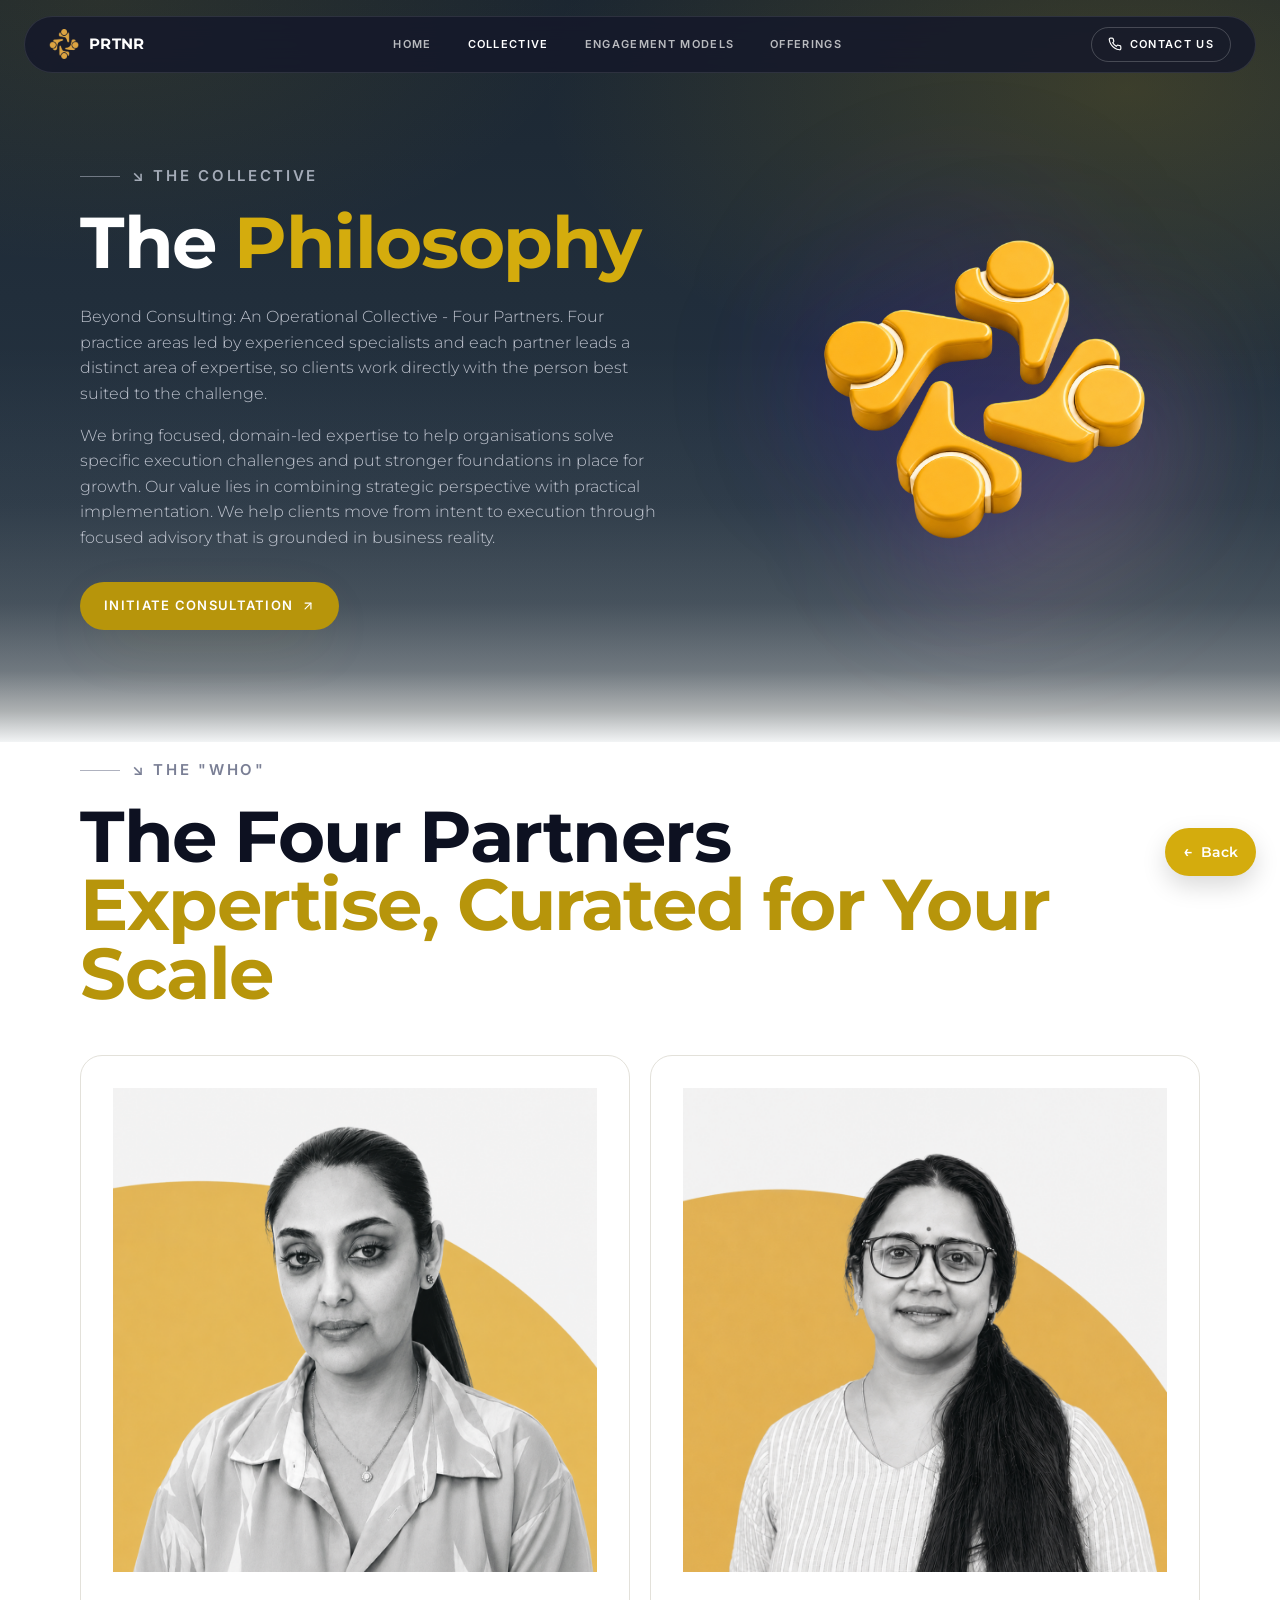
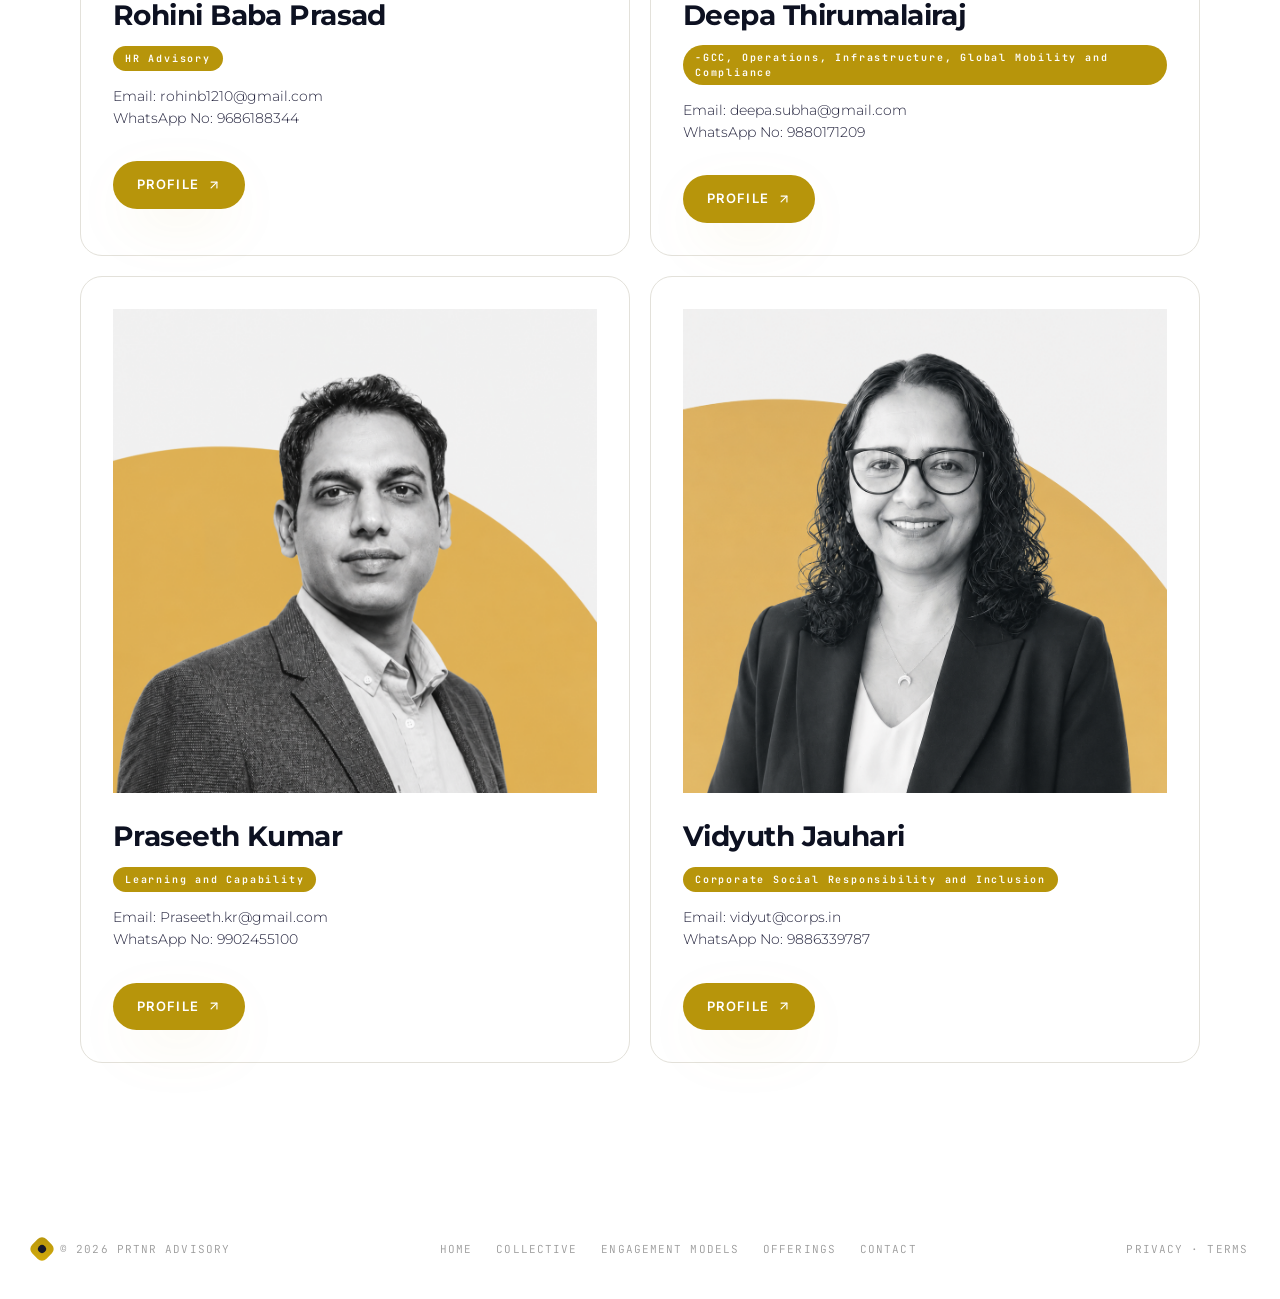
==== about.html @ bf1bfc45 "Add files via upload" ====
<!doctype html>
<html lang="en">
<head>
<meta charset="utf-8" />
<meta name="viewport" content="width=device-width,initial-scale=1" />
<title>PRTNR Advisory — Scale with Structure &amp; Operational Excellence</title>
<meta name="description" content="We help startups and mid-sized companies build offices, optimise operational costs, and implement governance systems for sustainable, compliant growth." />
<meta property="og:title" content="PRTNR Advisory — Scale with Structure &amp; Operational Excellence" />
<meta property="og:description" content="We help startups and mid-sized companies build offices, optimise operational costs, and implement governance systems for sustainable, compliant growth." />
<meta property="og:type" content="website" />
<link rel="preconnect" href="https://fonts.googleapis.com">
<link rel="preconnect" href="https://fonts.gstatic.com" crossorigin>
<link href="https://fonts.googleapis.com/css2?family=Inter:wght@400;500;600;700&family=Montserrat:wght@300;400;500;600;700&family=JetBrains+Mono:wght@400;500;600&display=swap" rel="stylesheet">
<link rel="stylesheet" href="styles.css" />
</head>
<body>
<div class="nav-wrap">
  <div class="nav">
    <a class="brand" href="index.html"><img src="assets/PRTNR Logo without BG.png" width="30"></img><span class="brand-name">PRTNR</span></a>
    <nav class="nav-links">
      <a class="nav-link" href="index.html">HOME</a>
      <a class="nav-link  active" href="about.html">COLLECTIVE</a>
      <a class="nav-link" href="engagement.html">ENGAGEMENT MODELS</a>
      <a class="nav-link" href="offerings.html">OFFERINGS</a></nav>
    <a class="nav-cta" href="contact.html">
      <svg width="14" height="14" viewBox="0 0 24 24" fill="none" stroke="currentColor" stroke-width="2" stroke-linecap="round" stroke-linejoin="round">
        <path d="M22 16.92v3a2 2 0 0 1-2.18 2 19.79 19.79 0 0 1-8.63-3.07 19.5 19.5 0 0 1-6-6 19.79 19.79 0 0 1-3.07-8.67A2 2 0 0 1 4.11 2h3a2 2 0 0 1 2 1.72c.13.96.37 1.9.72 2.81a2 2 0 0 1-.45 2.11L8.09 9.91a16 16 0 0 0 6 6l1.27-1.27a2 2 0 0 1 2.11-.45c.91.35 1.85.59 2.81.72A2 2 0 0 1 22 16.92z"/>
      </svg> CONTACT US</a>
    <button class="menu-btn" id="menuBtn" aria-label="menu"><svg width="20" height="20" viewBox="0 0 24 24" fill="none" stroke="currentColor" stroke-width="2" stroke-linecap="round" stroke-linejoin="round"><line x1="3" y1="12" x2="21" y2="12"/><line x1="3" y1="6" x2="21" y2="6"/><line x1="3" y1="18" x2="21" y2="18"/></svg></button>
  </div>
  <div class="mobile-menu" id="mobileMenu"><a href="index.html">HOME</a><a href="about.html">COLLECTIVE</a><a href="engagement.html">ENGAGEMENT MODELS</a><a href="offerings.html">OFFERINGS</a><a href="contact.html">CONTACT US</a></div>
</div>
<script>
(function(){
  var b=document.getElementById('menuBtn'),m=document.getElementById('mobileMenu');
  if(b)b.addEventListener('click',function(){m.classList.toggle('open');});
})();
</script>
<main>
<div id="about">
<section class="reveal page-hero">
  <div class="container">

    <!-- HERO SECTION -->
    <div class="about-grid">

      <!-- LEFT CONTENT -->
      <div class="about-content">

        <span class="eyebrow"> ↘ The COLLECTIVE</span>

        <h1 class="display mt-5 h2-lg text-ink">The <span class="text-electric">Philosophy</span></h1>

        <div class="text-ink-soft mt-7"
             style="font-size:16px;line-height:1.6;display:flex;flex-direction:column;gap:16px;">
          
          <p>
            Beyond Consulting: An Operational Collective - Four Partners. Four practice areas led by experienced specialists 
            and each partner leads a distinct area of expertise, so clients work directly with the person best suited to the challenge.
          </p>

          <p>
            We bring focused, domain-led expertise to help organisations solve specific execution challenges and put stronger foundations 
            in place for growth. Our value lies in combining strategic perspective with practical implementation. We help clients move from 
            intent to execution through focused advisory that is grounded in business reality.
          </p>

        </div>

        <a href="contact.html" class="btn btn-electric mt-8">
          Initiate Consultation
          <svg width="14" height="14" viewBox="0 0 24 24" fill="none"
               stroke="currentColor" stroke-width="2"
               stroke-linecap="round" stroke-linejoin="round">
            <line x1="7" y1="17" x2="17" y2="7"/>
            <polyline points="7 7 17 7 17 17"/>
          </svg>
        </a>

      </div>
      <div class="order-mob-1 lg-order-2">
        <div class="hero-art"><div class="hero-art-glow"></div><img src="assets/hero-object.png" alt="Floating 3D figures representing operational clarity" /></div>
      </div>
    </div>
  </div>
  </section>
  </div>


<section class="section partners-section">
  <div id="redirect" class="container">
    <span class="eyebrow"> ↘ The "Who"</span>
    <h2 class="display mt-5 h2-lg text-ink">The Four Partners<br/><span class="text-electric">Expertise, Curated for Your Scale</span></h2>
    <div class="grid-2 mt-12">
      <article class="card-numbered" >
           <div class="profile-image">
            <img src="assets/Rohini White.png" alt="Rohini">
          </div>
          <h3 class="display text-ink mb-3" style="font-size:22px">Rohini Baba Prasad</h3>
          <span class="tag-pill">HR Advisory</span>
          <p class="text-ink-soft" style="font-size:14px;line-height:1.6">Email: rohinb1210@gmail.com</p>
          <p class="text-ink-soft" style="font-size:14px;line-height:1.6">WhatsApp No: 9686188344</p>
          <a href="rohini/public/site/index.html" class="btn btn-electric mt-8">Profile<svg width="14" height="14" viewBox="0 0 24 24" fill="none" stroke="currentColor" stroke-width="2" stroke-linecap="round" stroke-linejoin="round"><line x1="7" y1="17" x2="17" y2="7"/><polyline points="7 7 17 7 17 17"/></svg></a>
      </article>
      <article class="card-numbered">
        <div class="profile-image">
          <img src="assets/Deepa White.png" alt="Deepa Thirumalairaj">
        </div>
        <h3 class="display text-ink mb-3" style="font-size:22px">Deepa Thirumalairaj</h3>
        <span class="tag-pill">-GCC, Operations, Infrastructure, Global Mobility and Compliance</span>        
        <p class="text-ink-soft" style="font-size:14px;line-height:1.6">Email: deepa.subha@gmail.com </p>
        <p class="text-ink-soft" style="font-size:14px;line-height:1.6">WhatsApp No: 9880171209</p>
        <a href="deepa/public/site/index.html" class="btn btn-electric mt-8">Profile<svg width="14" height="14" viewBox="0 0 24 24" fill="none" stroke="currentColor" stroke-width="2" stroke-linecap="round" stroke-linejoin="round"><line x1="7" y1="17" x2="17" y2="7"/><polyline points="7 7 17 7 17 17"/></svg></a>
      </article>
      <article class="card-numbered">
        <div class="profile-image">
            <img src="assets/Praseeth White.png" alt="Praseeth">
          </div>
          <h3 class="display text-ink mb-3" style="font-size:22px">Praseeth Kumar</h3>
          <span class="tag-pill">Learning and Capability</span>          
          <p class="text-ink-soft" style="font-size:14px;line-height:1.6">Email: Praseeth.kr@gmail.com </p>
          <p class="text-ink-soft" style="font-size:14px;line-height:1.6">WhatsApp No: 9902455100</p>
          <a href="praseeth/public/site/index.html" class="btn btn-electric mt-8">Profile<svg width="14" height="14" viewBox="0 0 24 24" fill="none" stroke="currentColor" stroke-width="2" stroke-linecap="round" stroke-linejoin="round"><line x1="7" y1="17" x2="17" y2="7"/><polyline points="7 7 17 7 17 17"/></svg></a>
        </article>
      <article class="card-numbered">
        <div class="profile-image">
          <img src="assets/Vidyuth - white.png" alt="Vidyuth">
        </div>
        <h3 class="display text-ink mb-3" style="font-size:22px">Vidyuth Jauhari</h3>
        <span class="tag-pill">Corporate Social Responsibility and Inclusion</span>        
        <p class="text-ink-soft" style="font-size:14px;line-height:1.6">Email: vidyut@corps.in </p>
        <p class="text-ink-soft" style="font-size:14px;line-height:1.6">WhatsApp No: 9886339787</p>
        <a href="vidyut/public/site/index.html" class="btn btn-electric mt-8">Profile<svg width="14" height="14" viewBox="0 0 24 24" fill="none" stroke="currentColor" stroke-width="2" stroke-linecap="round" stroke-linejoin="round"><line x1="7" y1="17" x2="17" y2="7"/><polyline points="7 7 17 7 17 17"/></svg></a>
      </article>
    </div>
  </div>
</section>
</main>

<footer class="footer">
  
  <div class="footer-bottom container">
    <div class="flex items-center gap-2"><span class="brand-mark" style="width:20px;height:20px"></span><span>© 2026 PRTNR ADVISORY</span></div>
    <div class="links"><a href="index.html">HOME</a><a href="about.html">COLLECTIVE</a><a href="engagement.html">ENGAGEMENT MODELS</a><a href="offerings.html">OFFERINGS</a><a href="contact.html">CONTACT</a></div>
    <span>PRIVACY · TERMS</span>
  </div>
</footer>

<script>
(function(){
  var els=document.querySelectorAll('.reveal');
  if(!('IntersectionObserver' in window)){els.forEach(function(e){e.classList.add('is-visible')});return;}
  var io=new IntersectionObserver(function(entries){
    entries.forEach(function(en){
      if(en.isIntersecting){en.target.classList.add('is-visible');io.unobserve(en.target);}
    });
  },{threshold:0.12,rootMargin:'0px 0px -40px 0px'});
  els.forEach(function(e){io.observe(e)});
  // Smooth scroll offset for fixed nav when landing with hash
  if(location.hash){
    setTimeout(function(){
      var t=document.querySelector(location.hash);
      if(t)t.scrollIntoView({behavior:'smooth',block:'start'});
    },60);
  }
})();
</script>
<a href="index.html" class="back-home-btn" aria-label="Back Home">
  <span>←</span>
  <span>Back</span>
</a>
</body>
</html>
---- styles.css ----
/* PTNR Advisory — static site */
:root{
  --background:#FFFFFF;
  --cream:#F4F6F7;

  --panel:#1B2631;
  --panel-2:#2C3A47;

  --ink:#0d1121;
  --ink-soft:#22223c;

  --border:#D6DBDF;

  --electric:#B7950B;
  --electric-glow:#D4AC0D;

  --shadow-card:0 30px 80px -30px rgba(27,38,49,.25);
  --shadow-glow:0 20px 60px -20px rgba(183,149,11,.35);
}
*{box-sizing:border-box;margin:0;padding:0}
html{scroll-behavior:smooth;background:var(--background)}
body{
  font-family:"Montserrat",ui-sans-serif,system-ui,-apple-system,"Segoe UI",sans-serif;
  font-weight:300;
  color:var(--cream);
  background:var(--background);
  -webkit-font-smoothing:antialiased;
  line-height:1.5;
}
img{max-width:100%;display:block}
a{color:inherit;text-decoration:none}
button,input,select,textarea{font:inherit;color:inherit}
ul{list-style:none}

h1,h2,h3,h4,.display{font-weight:700;letter-spacing:-.02em;line-height:1.05}
h5,h6,.subheading{font-weight:400;letter-spacing:-.01em}

.text-electric{color:var(--electric)}
.text-change{color: rgb(55, 54, 54);}
.text-ink{color:var(--ink)}
.text-ink-soft{color:var(--ink-soft)}
.text-white{color:#fff}
.muted{color:var(--ink-soft)}

.container{max-width:1320px;margin:0 auto;padding:0 24px}
.section{padding:64px 32px}
@media(min-width:768px){.section{padding:96px 56px}}
.partners-section{
  padding-top:12px;
}

/* ==== NAV ==== */
.nav-wrap{position:fixed;top:16px;left:0;right:0;z-index:50;padding:0 16px}
@media(min-width:768px){.nav-wrap{padding:0 24px}}
.nav{
  max-width:1320px;margin:0 auto;
  display:flex;align-items:center;justify-content:space-between;
  border-radius:999px;
  padding:10px 16px;
  background:rgba(21,24,42,.85);
  backdrop-filter:blur(14px);
  border:1px solid rgba(255,255,255,.1);
}
@media(min-width:768px){.nav{padding:10px 24px}}
.brand{display:flex;align-items:center;gap:10px;color:#fff}
.brand-mark{position:relative;width:32px;height:32px}
.brand-mark::before,.brand-mark::after{content:"";position:absolute;border-radius:6px;transform:rotate(45deg)}
.brand-mark::before{inset:0;background:linear-gradient(135deg,var(--electric),var(--electric-glow))}
.brand-mark::after{inset:6px;background:#15182a}
.brand-name{font-weight:700;font-size:15px;letter-spacing:.02em;text-transform:uppercase}
.nav-links{display:none;gap:4px}
@media(min-width:1024px){.nav-links{display:flex}}
.nav-link{
  padding:8px 16px;border-radius:999px;
  font-family:"Inter",ui-sans-serif,sans-serif;
  font-weight:600;font-size:11px;text-transform:uppercase;letter-spacing:.12em;
  color:rgba(255,255,255,.7);transition:color .2s;
}
.nav-link:hover,.nav-link.active{color:#fff}
.nav-cta{
  display:none;align-items:center;gap:8px;
  padding:8px 16px;border-radius:999px;
  border:1px solid rgba(255,255,255,.2);color:#fff;
  font-family:"Inter",sans-serif;font-weight:600;font-size:11px;
  text-transform:uppercase;letter-spacing:.12em;
  transition:all .2s;
}
@media(min-width:640px){.nav-cta{display:inline-flex}}
.nav-cta:hover{border-color:var(--electric-glow);color:var(--electric-glow)}
.menu-btn{display:inline-flex;background:transparent;border:0;color:#fff;padding:8px;cursor:pointer}
@media(min-width:1024px){.menu-btn{display:none}}
.mobile-menu{display:none;max-width:1320px;margin:8px auto 0;border-radius:24px;background:#15182a;border:1px solid rgba(255,255,255,.1);padding:12px;flex-direction:column;gap:4px}
.mobile-menu.open{display:flex}
.mobile-menu a{padding:12px 16px;border-radius:14px;color:rgba(255,255,255,.85);font-family:"Inter",sans-serif;font-size:12px;font-weight:600;text-transform:uppercase;letter-spacing:.12em}
.mobile-menu a:hover{background:rgba(255,255,255,.05)}

/* ==== PAGE HERO (dark gradient) ==== */
.page-hero{
  position: relative;
  color: #fff;
  overflow: hidden;
  isolation: isolate;

  /* Increased height */
  padding: 160px 56px 240px;

  background:
    radial-gradient(
      900px 480px at 88% 12%,
      rgba(183,149,11,.20),
      transparent 65%
    ),
    radial-gradient(
      700px 380px at 8% 0%,
      rgba(183,149,11,.10),
      transparent 70%
    ),
    linear-gradient(
      180deg,
      #1B2631 0%,
      #243240 60%,
      #2C3A47 100%
    );
}

@media (max-width:768px){
  .page-hero{
    padding: 80px 56px 80px;
  }
}
@media(min-width:768px){.page-hero{padding:160px 56px 112px}}
.page-hero::after{
  content:"";
  position:absolute;
  left:0;
  right:0;
  bottom:-1px;
  height:400px;
  pointer-events:none;
  z-index:0;

  background:linear-gradient(
    180deg,
    transparent 0%,
    rgba(243,241,236,.05) 40%,
    rgba(243,241,236,.15) 65%,
    rgba(243,241,236,.35) 82%,
    rgba(243,241,236,.65) 92%,
    var(--cream) 100%
  );
}
.page-hero>*{position:relative;z-index:1}
.page-hero .text-ink{color:#fff !important}
.page-hero .text-ink-soft{color:rgba(232,235,245,.78) !important}
.page-hero .text-electric{
  color:#D4AC0D !important;
}
.page-hero .eyebrow{color:rgba(220,225,240,.7)}

/* ==== CREAM SECTION ==== */
.cream{background:var(--cream);color:var(--ink)}
.cream .text-electric{color:var(--electric)}

/* ==== EYEBROW ==== */
.eyebrow{
  font-family:"Inter",sans-serif;
  font-size:15px;
  letter-spacing:.18em;
  text-transform:uppercase;
  font-weight:600;
  color:#7a7f95;
  display:inline-flex;
  align-items:center;
  gap:12px;
}
.eyebrow::before{
  content:"";
  width:40px;
  height:1px;
  background:currentColor;
  opacity:.6;
}

/* ==== BUTTONS ==== */
.btn{
  display:inline-flex;align-items:center;gap:8px;
  padding:14px 24px;border-radius:999px;border:0;cursor:pointer;
  font-family:"Inter",sans-serif;font-weight:600;font-size:13px;
  text-transform:uppercase;letter-spacing:.1em;
  transition:transform .25s,background .25s,border-color .25s,color .25s;
}
.btn-electric{background:var(--electric);color:#fff;box-shadow:var(--shadow-glow)}
.btn-electric:hover{transform:translateY(-2px);background:#260fc0}
.btn-outline-ink{background:transparent;color:var(--ink);border:1px solid rgba(26,29,46,.18)}
.btn-outline-ink:hover{border-color:var(--electric);color:var(--electric)}
.btn-ghost-light{background:rgba(255,255,255,.06);color:#fff;border:1px solid rgba(255,255,255,.16);backdrop-filter:blur(8px)}
.btn-ghost-light:hover{background:rgba(255,255,255,.12)}
.btn-sm{padding:10px 16px;font-size:11px}

/* ==== INPUT PILL ==== */
.input-pill{
  background:#fff;border:1px solid #e3e1da;border-radius:999px;
  padding:8px 8px 8px 20px;display:flex;align-items:center;gap:12px;max-width:440px;
}
.input-pill svg{flex-shrink:0;color:#7a7f95}
.input-pill input{flex:1;background:transparent;border:0;outline:none;font-size:14px;color:var(--ink);min-width:0}
.input-pill input::placeholder{color:#7a7f95}
.input-pill.dark{background:rgba(255,255,255,.08);border-color:rgba(255,255,255,.15)}
.input-pill.dark input{color:#fff}
.input-pill.dark input::placeholder{color:rgba(255,255,255,.5)}

/* ==== DARK PANEL ==== */
.panel-dark{
  background:var(--panel);color:#fafafa;
  border-radius:28px;border:1px solid rgba(255,255,255,.06);
}
.row-electric{background:var(--electric);color:#fff;border-radius:22px;padding:18px 24px}

/* ==== CARDS ==== */
.card-numbered{
  background:#fff;border:1px solid #e3e1da;border-radius:22px;padding:28px;
  transition:transform .3s,border-color .3s,box-shadow .3s;
}
.card-numbered:hover{transform:translateY(-4px);border-color:var(--electric);box-shadow:0 20px 50px -20px rgba(47,26,216,.25)}

.mono{font-family:"JetBrains Mono",ui-monospace,Menlo,monospace}
.mono-tag{font-family:"JetBrains Mono",monospace;font-size:11px;letter-spacing:.18em;text-transform:uppercase}

/* ==== HOME HERO ==== */
.hero-grid{display:grid;gap:32px;align-items:center}
@media(min-width:1024px){.hero-grid{grid-template-columns:7fr 5fr;gap:16px}}
.hero-h1{font-size:clamp(2.25rem,5.5vw,4.25rem);line-height:1.02;letter-spacing:-.02em;color:#fff}
.hero-sub{margin-top:24px;font-size:17px;color:rgba(232,235,245,.78);max-width:32rem;line-height:1.6}
.hero-art{position:relative;width:min(420px,80vw);aspect-ratio:1;margin-left:auto}
.hero-art-glow{position:absolute;inset:0;border-radius:50%;filter:blur(60px);
  background:linear-gradient(135deg,rgba(47,26,216,.18),transparent,rgba(255,182,193,.3))}
.hero-art img{position:relative;width:100%;height:100%;object-fit:contain;filter:drop-shadow(0 30px 60px rgba(80,20,200,.25));animation:float 9s ease-in-out infinite}
.order-mob-1{order:1}.order-mob-2{order:2}
@media(min-width:1024px){.lg-order-1{order:1}.lg-order-2{order:2}}

@keyframes float{0%,100%{transform:translateY(0) rotate(0)}50%{transform:translateY(-22px) rotate(3deg)}}
.float{animation:float 9s ease-in-out infinite}

/* =========================================
   CONTACT HERO FIX
========================================= */

.page-hero .hero-grid{
  display:grid;
  gap:32px;
  align-items:center;
}

@media(min-width:1024px){
  .page-hero .hero-grid{
    grid-template-columns:7fr 5fr;
    gap:16px;
  }
}

.page-hero .hero-art{
  position:relative;
  width:min(420px,80vw);
  aspect-ratio:1;
  margin-left:auto;
}

.page-hero .hero-art img{
  width:100%;
  height:100%;
  object-fit:contain;
  display:block;
}

@media(max-width:768px){

  .page-hero .hero-grid{
    text-align:center;
  }

  .page-hero .hero-art{
    margin:auto;
    width:min(340px,90vw);
  }

  .page-hero .hero-sub{
    margin-left:auto;
    margin-right:auto;
  }
}

/* ==== GRIDS ==== */
.grid-3{display:grid;gap:20px;grid-template-columns:1fr}
@media(min-width:768px){.grid-3{grid-template-columns:repeat(3,1fr)}}
.grid-2{display:grid;gap:20px;grid-template-columns:1fr}
@media(min-width:768px){.grid-2{grid-template-columns:repeat(2,1fr)}}
.grid-4{display:grid;gap:20px;grid-template-columns:1fr}
@media(min-width:640px){.grid-4{grid-template-columns:repeat(2,1fr)}}
@media(min-width:1024px){.grid-4{grid-template-columns:repeat(4,1fr)}}

/* ==== SECTION TITLES ==== */
.h2{font-size:clamp(2rem,4.5vw,3.25rem);letter-spacing:-.02em;line-height:1.05}
.h2-lg{font-size:clamp(2.5rem,6vw,4.5rem);letter-spacing:-.02em;line-height:.95}

/* ==== WHAT WE CAN DO rows ==== */
.svc-rows{margin-top:48px;border-radius:28px;overflow:hidden;background:var(--panel);border:1px solid rgba(255,255,255,.06)}
.svc-row{display:grid;grid-template-columns:1fr;gap:8px;padding:24px;border-top:1px solid rgba(255,255,255,.08);transition:background .25s;color:#fff}
.svc-row:first-child{border-top:0}
.svc-row:hover{background:rgba(255,255,255,.03)}
@media(min-width:768px){.svc-row{grid-template-columns:32px 5fr 6fr;gap:24px;align-items:center;padding:28px 40px}}
.svc-row .chev{color:rgba(255,255,255,.3);transition:color .25s}
.svc-row:hover .chev{color:var(--electric-glow)}
.svc-row h3{font-size:clamp(1.15rem,2vw,1.5rem);font-weight:500;color:#fff}
.svc-row p{font-size:14px;color:rgba(255,255,255,.6);line-height:1.6}

.cta-row{
  margin:8px;padding:24px;border-radius:22px;
  background:var(--electric);color:#fff;
  display:flex;flex-wrap:wrap;align-items:center;justify-content:space-between;gap:16px;
  transition:filter .25s;
}
@media(min-width:768px){.cta-row{padding:28px 40px}}
.cta-row:hover{filter:brightness(1.1)}
.cta-row .label{font-size:clamp(1.15rem,2vw,1.5rem);font-weight:500}
.cta-row .pill{display:inline-flex;align-items:center;gap:8px;background:#fff;color:var(--ink);padding:10px 20px;border-radius:999px;font-family:"JetBrains Mono",monospace;font-size:11px;letter-spacing:.18em;font-weight:600}

/* ==== APPROACH ==== */
.approach{display:grid;gap:40px;align-items:center;grid-template-columns:1fr}
@media(min-width:768px){.approach{grid-template-columns:1fr 1fr}}
.approach h2{font-size:clamp(2.5rem,6vw,4.5rem);text-transform:uppercase;letter-spacing:-.02em;line-height:.9}

/* ==== TESTIMONIALS ==== */
.testimonials-band{background:var(--panel);color:#fff;border-radius:28px;margin:8px;padding:64px 32px}
@media(min-width:768px){.testimonials-band{margin:8px 24px;padding:96px 56px}}
.testimonial{border-radius:24px;padding:28px}
.testimonial.featured{background:var(--electric);color:#fff}
.testimonial.muted{background:rgba(255,255,255,.05);border:1px solid rgba(255,255,255,.1);color:rgba(255,255,255,.85)}
.testimonial p{font-size:14px;line-height:1.6}
.testimonial .author{margin-top:24px;padding-top:20px;border-top:1px solid rgba(255,255,255,.15);font-family:"JetBrains Mono",monospace;font-size:11px;letter-spacing:.18em;opacity:.8}

/* =========================================
   UNIFORM TESTIMONIAL HOVER EFFECT
========================================= */

.testimonial{
  transition:
    transform .35s ease,
    background .35s ease,
    border-color .35s ease,
    color .35s ease,
    box-shadow .35s ease;
  cursor:pointer;
}

/* SAME hover effect for all cards */
.testimonial:hover{
  background:var(--electric) !important;
  color:#fff !important;
  border-color:transparent;
  transform:translateY(-8px);
  box-shadow:0 25px 60px -20px rgba(47,26,216,.45);
}

.testimonial:hover p,
.testimonial:hover .author,
.testimonial:hover span,
.testimonial:hover svg{
  color:#fff !important;
  fill:#fff !important;
  opacity:1;
}

/* ==== ABOUT ==== */
.about-grid{display:grid;gap:40px;grid-template-columns:1fr}
@media(min-width:1024px){.about-grid{grid-template-columns:7fr 5fr}}
.highlight-list{display:flex;flex-direction:column;gap:12px;margin-top:20px}
.highlight-list li{display:flex;align-items:flex-start;gap:12px;font-size:14px;color:rgba(255,255,255,.85)}
.check{width:20px;height:20px;flex-shrink:0;border-radius:6px;background:var(--electric);display:inline-flex;align-items:center;justify-content:center;color:#fff;font-size:11px;font-weight:700;margin-top:2px}
.tag-pill{display:inline-block;padding:5px 12px;border-radius:999px;background:var(--electric);color:#fff;font-family:"JetBrains Mono",monospace;font-size:10px;letter-spacing:.18em;font-weight:600;margin-bottom:14px}
.value-icon{width:40px;height:40px;border-radius:14px;background:rgba(47,26,216,.1);display:inline-flex;align-items:center;justify-content:center;color:var(--electric);margin-bottom:14px}

/* ==== SERVICES PAGE ==== */
.svc-block{display:grid;gap:32px;grid-template-columns:1fr;background:var(--panel);border-radius:28px;border:1px solid rgba(255,255,255,.06);padding:24px;color:#fff}
@media(min-width:768px){.svc-block{padding:40px}}
@media(min-width:1024px){.svc-block{grid-template-columns:4fr 8fr}}
.svc-block h2{font-size:clamp(1.5rem,2.5vw,1.875rem);line-height:1.2;color:#fff}
.svc-block .num{font-family:"JetBrains Mono",monospace;color:var(--electric-glow);font-size:13px;letter-spacing:.18em;margin-bottom:14px}
.svc-block .for{margin-top:18px;font-size:14px;color:rgba(255,255,255,.6);line-height:1.6}
.svc-block .for b{color:rgba(255,255,255,.8);font-weight:500}
.svc-block .duration{display:inline-flex;margin-top:18px;padding:5px 12px;border-radius:999px;font-family:"JetBrains Mono",monospace;font-size:10px;letter-spacing:.18em;color:#fff;border:1px solid rgba(255,255,255,.2)}
.svc-block .included-label{font-family:"JetBrains Mono",monospace;color:rgba(255,255,255,.4);font-size:10px;letter-spacing:.18em;margin-bottom:14px;text-transform:uppercase}
.svc-block .included-list li{display:flex;align-items:flex-start;gap:12px;padding:14px 0;border-top:1px solid rgba(255,255,255,.08);color:rgba(255,255,255,.85);font-size:15px}
.svc-block .included-list li:first-child{border-top:0}

/* ==== IMPACT STATS ==== */
.stats{display:grid;grid-template-columns:repeat(2,1fr);background:var(--panel);border-radius:28px;border:1px solid rgba(255,255,255,.06);overflow:hidden;margin-top:48px;color:#fff}
@media(min-width:768px){.stats{grid-template-columns:repeat(4,1fr)}}
.stats div{padding:28px;border-left:1px solid rgba(255,255,255,.08)}
.stats div:first-child{border-left:0}
@media(max-width:767px){.stats div:nth-child(odd){border-left:0}.stats div:nth-child(n+3){border-top:1px solid rgba(255,255,255,.08)}}
.stat-v{font-size:clamp(2rem,4vw,3rem);font-weight:700;letter-spacing:-.02em;color:#fff}
.stat-l{margin-top:12px;font-size:12px;color:rgba(255,255,255,.6);max-width:160px;line-height:1.4}

/* ==== CONTACT ==== */
.contact-grid{display:grid;gap:32px;grid-template-columns:1fr}
@media(min-width:1024px){.contact-grid{grid-template-columns:5fr 7fr}}
.contact-side{padding:32px;height:100%}
@media(min-width:768px){.contact-side{padding:40px}}
.contact-item{display:flex;align-items:flex-start;gap:16px;padding:16px;border-radius:18px;background:rgba(255,255,255,.05);border:1px solid rgba(255,255,255,.1);transition:border-color .2s}
.contact-item:hover{border-color:rgba(106,85,255,.4)}
.contact-item .icon{width:36px;height:36px;border-radius:12px;background:rgba(47,26,216,.15);display:inline-flex;align-items:center;justify-content:center;color:var(--electric-glow);flex-shrink:0}
.contact-item .lbl{font-family:"JetBrains Mono",monospace;font-size:10px;letter-spacing:.18em;color:rgba(255,255,255,.4)}
.contact-item .val{margin-top:2px;color:rgba(255,255,255,.85);font-size:14px}
.contact-form{padding:32px;background:#fff;border:1px solid #e3e1da;border-radius:22px}
@media(min-width:768px){.contact-form{padding:40px}}
.field{display:block;margin-bottom:0}
.field label{display:block;font-family:"JetBrains Mono",monospace;font-size:10px;letter-spacing:.18em;color:var(--ink-soft);margin-bottom:8px;text-transform:uppercase}
.field input,.field select,.field textarea{
  width:100%;border:1px solid #e3e1da;background:#fff;border-radius:18px;padding:14px 16px;font-size:14px;
  outline:none;transition:border-color .2s,box-shadow .2s;color:var(--ink);
}
.field input:focus,.field select:focus,.field textarea:focus{border-color:var(--electric);box-shadow:0 0 0 4px rgba(47,26,216,.1)}
.field textarea{resize:vertical;min-height:120px;font-family:inherit}
.form-grid{display:grid;gap:20px;grid-template-columns:1fr}
@media(min-width:768px){.form-grid{grid-template-columns:1fr 1fr}}

/* ==== FOOTER ==== */
.footer{background:var(--background);color:#000000;padding-top:48px}
.footer-card{
  margin:0 24px;border-radius:36px;background:var(--panel);
  border:1px solid rgba(255,255,255,.08);padding:56px 32px;
}
@media(min-width:768px){.footer-card{padding:80px 56px}}
.footer-grid{display:grid;gap:40px;grid-template-columns:1fr}
@media(min-width:1024px){.footer-grid{grid-template-columns:7fr 5fr}}
.footer h2{font-size:clamp(2.5rem,6vw,4.5rem);line-height:.95;letter-spacing:-.02em;color:#fff}
.social-row{display:flex;gap:12px;margin-top:32px}
.social-row a{width:40px;height:40px;border-radius:50%;border:1px solid rgba(255,255,255,.15);display:inline-flex;align-items:center;justify-content:center;color:#fff;transition:background .2s,border-color .2s}
.social-row a:hover{background:var(--electric);border-color:var(--electric)}
.contact-rows{display:flex;flex-direction:column;gap:12px;margin-top:24px}
.contact-rows .row{display:flex;align-items:flex-start;gap:12px;padding:12px 16px;border-radius:18px;background:rgba(255,255,255,.05);border:1px solid rgba(255,255,255,.08);font-size:14px;color:rgba(255,255,255,.85)}
.contact-rows .row span:first-child{font-family:"JetBrains Mono",monospace;font-size:10px;letter-spacing:.18em;color:rgba(255,255,255,.4);width:80px;text-transform:uppercase;flex-shrink:0;margin-top:2px}
.footer-bottom{display:flex;flex-wrap:wrap;align-items:center;justify-content:space-between;gap:16px;padding:32px 32px 40px;font-family:"JetBrains Mono",monospace;font-size:11px;color:rgba(0, 0, 0, 0.4);letter-spacing:.1em}
.footer-bottom .links{display:flex;gap:24px}
.footer-bottom .links a:hover{color:#0019fd}

/* ==== UTIL ==== */
.mt-6{margin-top:24px}.mt-8{margin-top:32px}.mt-12{margin-top:48px}.mt-5{margin-top:20px}.mt-7{margin-top:28px}.mt-4{margin-top:16px}.mt-3{margin-top:12px}.mt-14{margin-top:56px}.mt-2{margin-top:8px}
.mb-3{margin-bottom:12px}.mb-4{margin-bottom:16px}.mb-5{margin-bottom:20px}.mb-7{margin-bottom:28px}
.text-center{text-align:center}
.flex{display:flex}.gap-3{gap:12px}.gap-2{gap:8px}.items-center{align-items:center}.flex-wrap{flex-wrap:wrap}
.max-w-xl{max-width:36rem}.max-w-2xl{max-width:42rem}.max-w-3xl{max-width:48rem}.max-w-4xl{max-width:56rem}.max-w-md{max-width:28rem}.max-w-lg{max-width:32rem}
.mx-auto{margin-left:auto;margin-right:auto}
.text-soft{color:rgba(255,255,255,.3)}


/* ==== Scroll fade-in ==== */
html{scroll-padding-top:96px}
.reveal{opacity:0;transform:translateY(24px);transition:opacity .7s ease,transform .7s ease;will-change:opacity,transform}
.reveal.is-visible{opacity:1;transform:none}
@media (prefers-reduced-motion: reduce){
  .reveal{opacity:1;transform:none;transition:none}
}

/* Profile card spacing */
.card-numbered .profile-image{
  margin-bottom:28px;
}

.card-numbered h3{
  margin-top:10px;
}

/* Profile card names */
.card-numbered h3{
  font-size:28px !important;
  font-weight:700;
  letter-spacing:-0.02em;
  line-height:1.1;
  margin-bottom:14px;
}

/* MOBILE HERO FIX */
@media (max-width:768px){

  .page-hero .hero-grid{
    text-align:center;
  }

  .page-hero .hero-h1{
    text-align:center;
    margin-inline:auto;
  }

  .page-hero .hero-sub{
    text-align:center;
    max-width:95%;
    margin-left:auto;
    margin-right:auto;
  }

  .page-hero .btn{
    display:inline-flex;
  }

  .page-hero .hero-art{
    margin:auto;
    width:min(340px,90vw);
  }
}

@media (max-width:768px){

  .hero-art{
    width:min(280px,75vw) !important;
  }

  .hero-h1{
    font-size:clamp(2rem,11vw,3.2rem);
  }
}

/* OUR APPROACH - Mobile Fix */
@media (max-width:768px){

  .approach{
    text-align:center;
  }

  .approach > div:first-child{
    display:flex;
    flex-direction:column;
    align-items:center;
  }

  .approach > div:first-child > div:nth-child(2){
    margin-top:28px !important;
    margin-left:auto;
    margin-right:auto;
  }

  .approach img{
    margin:0 auto;
  }

}

@media (max-width:768px){

  .reveal,
  .reveal.is-visible{
    opacity:1 !important;
    transform:none !important;
    transition:none !important;
  }

}

@media (max-width:768px){

  .svc-block{
    display:block !important;
    opacity:1 !important;
    visibility:visible !important;
    overflow:visible !important;
  }

}
@media (max-width:768px){

  #services,
  #services section,
  .svc-block{
    display:block !important;
    opacity:1 !important;
    visibility:visible !important;
  }

}

/* ===== MOBILE FOOTER FIX ===== */
@media (max-width: 768px){

  .footer-bottom{
    display:flex !important;
    flex-direction:column !important;
    align-items:center !important;
    text-align:center !important;
    gap:20px !important;
  }

  .footer-bottom .links{
    display:flex;
    flex-wrap:wrap;
    justify-content:center;
    gap:18px;
  }

  .footer-bottom span,
  .footer-bottom a{
    text-align:center;
  }

  /* Contact rows */
  .contact-rows .row{
    display:flex;
    flex-direction:column;
    align-items:flex-start;
    gap:8px;
    padding:18px;
  }

  .contact-rows .row span:last-child{
    word-break:break-word;
    overflow-wrap:anywhere;
    font-size:18px;
    line-height:1.4;
  }

  /* Footer card spacing */
  .footer-grid{
    display:flex !important;
    flex-direction:column !important;
    gap:32px !important;
  }

  .footer .btn{
    margin-bottom:24px;
  }

}

/* CONTACT PAGE MOBILE FIX */
@media (max-width:768px){

  .contact-grid{
    display:flex !important;
    flex-direction:column !important;
    align-items:center !important;
    gap:24px !important;
  }

  .contact-grid > *{
    width:100% !important;
    max-width:100% !important;
  }

  .contact-side,
  .contact-form{
    margin-left:auto !important;
    margin-right:auto !important;
  }

  .panel-dark{
    width:100% !important;
  }

  .contact-form{
    width:100% !important;
  }

}

.contact-section{
  padding:0 32px 80px;
}

@media (max-width:768px){
  .contact-section{
    padding:0 16px 60px !important;
  }
}

@media (max-width:768px){

  .contact-item .val{
    word-break:break-word;
    overflow-wrap:anywhere;
    line-height:1.4;
  }

}

.about-grid{
    display:grid;
    grid-template-columns:1.1fr 0.9fr;
    gap:60px;
    align-items:center;
}

.about-visual{
    display:flex;
    justify-content:center;
    align-items:center;
}

.hero-art img{
    width:100%;
    max-width:420px;
    height:auto;
}

.career-panel-full{
    width:100%;
    margin-top:50px;
    padding:32px;
    border-radius:24px;
}

.career-panel-full .highlight-list{
    display:grid;
    grid-template-columns:repeat(2,1fr);
    gap:18px 40px;
    list-style:none;
    margin:0;
    padding:0;
}

.career-panel-full .highlight-list li{
    display:flex;
    align-items:flex-start;
    gap:12px;
}

@media (max-width:991px){

    .about-grid{
        grid-template-columns:1fr;
        gap:40px;
    }

    .about-content{
        text-align:center;
    }

    .career-panel-full .highlight-list{
        grid-template-columns:1fr;
    }

}
.cta-row{
    display: flex;
    flex-direction: column;
    align-items: center;
    text-align: left;
}

.cta-row .label{
    font-size: 1.25rem;
    line-height: 1.3;
    width: 100%;
}

.cta-row .pill{
    margin-top: 24px;
    align-self: center;
}
.about-text{
    text-align: left !important;
}

.methodology-section{
    padding: 40px 0 80px;
}

.card-numbered{
    min-height: 260px;
    padding: 32px;
}

.card-numbered p{
    font-size: 15px;
    line-height: 1.7;
}

.grid-4{
    gap: 24px;
}
.back-home-btn{
  position: fixed;
  right: 24px;
  bottom: 24px;
  z-index: 1000;

  display: flex;
  align-items: center;
  gap: 8px;

  padding: 12px 18px;
  border-radius: 999px;

  background: #D4AC0D;
  color: #fff;
  text-decoration: none;
  font-weight: 600;
  font-size: 14px;

  box-shadow: 0 10px 25px rgba(0,0,0,.15);
  transition: all .25s ease;
}

.back-home-btn:hover{
  transform: translateY(-3px);
  box-shadow: 0 14px 30px rgba(0,0,0,.2);
}

.back-home-btn span:first-child{
  font-size: 16px;
}

@media (max-width: 768px){
  .back-home-btn{
    right: 16px;
    bottom: 16px;
    padding: 10px 16px;
    font-size: 13px;
  }
}
@media (max-width: 480px){

  .hero-h1{
    font-size: clamp(2.6rem, 8vw, 3.2rem) !important;
    line-height: 0.95;
    text-align: center;
  }

}
@media (max-width: 480px){

  .order-mob-2{
    text-align: center;
  }

}

/* ===== IMPACT METRICS ===== */

.stats-cards{
  display:grid;
  gap:20px;
  grid-template-columns:1fr;
}

@media(min-width:768px){
  .stats-cards{
    grid-template-columns:repeat(2,1fr);
  }
}

@media(min-width:1200px){
  .stats-cards{
    grid-template-columns:repeat(5,1fr);
  }
}

.stat-card{
  background:var(--panel);
  color:#fff;
  border-radius:24px;
  padding:36px 24px;
  text-align:center;
  border:1px solid rgba(255,255,255,.06);

  transition:
    transform .3s ease,
    box-shadow .3s ease,
    border-color .3s ease;
}

.stat-card:hover{
  transform:translateY(-6px);
  border-color:var(--electric);
  box-shadow:0 20px 50px -20px rgba(183,149,11,.35);
}

.stat-number{
  font-size:clamp(2.2rem,4vw,3.5rem);
  font-weight:700;
  line-height:1;
  color:var(--electric-glow);
  margin-bottom:16px;
}

.stat-label{
  font-size:1rem;
  line-height:1.5;
  color:rgba(255,255,255,.85);
}
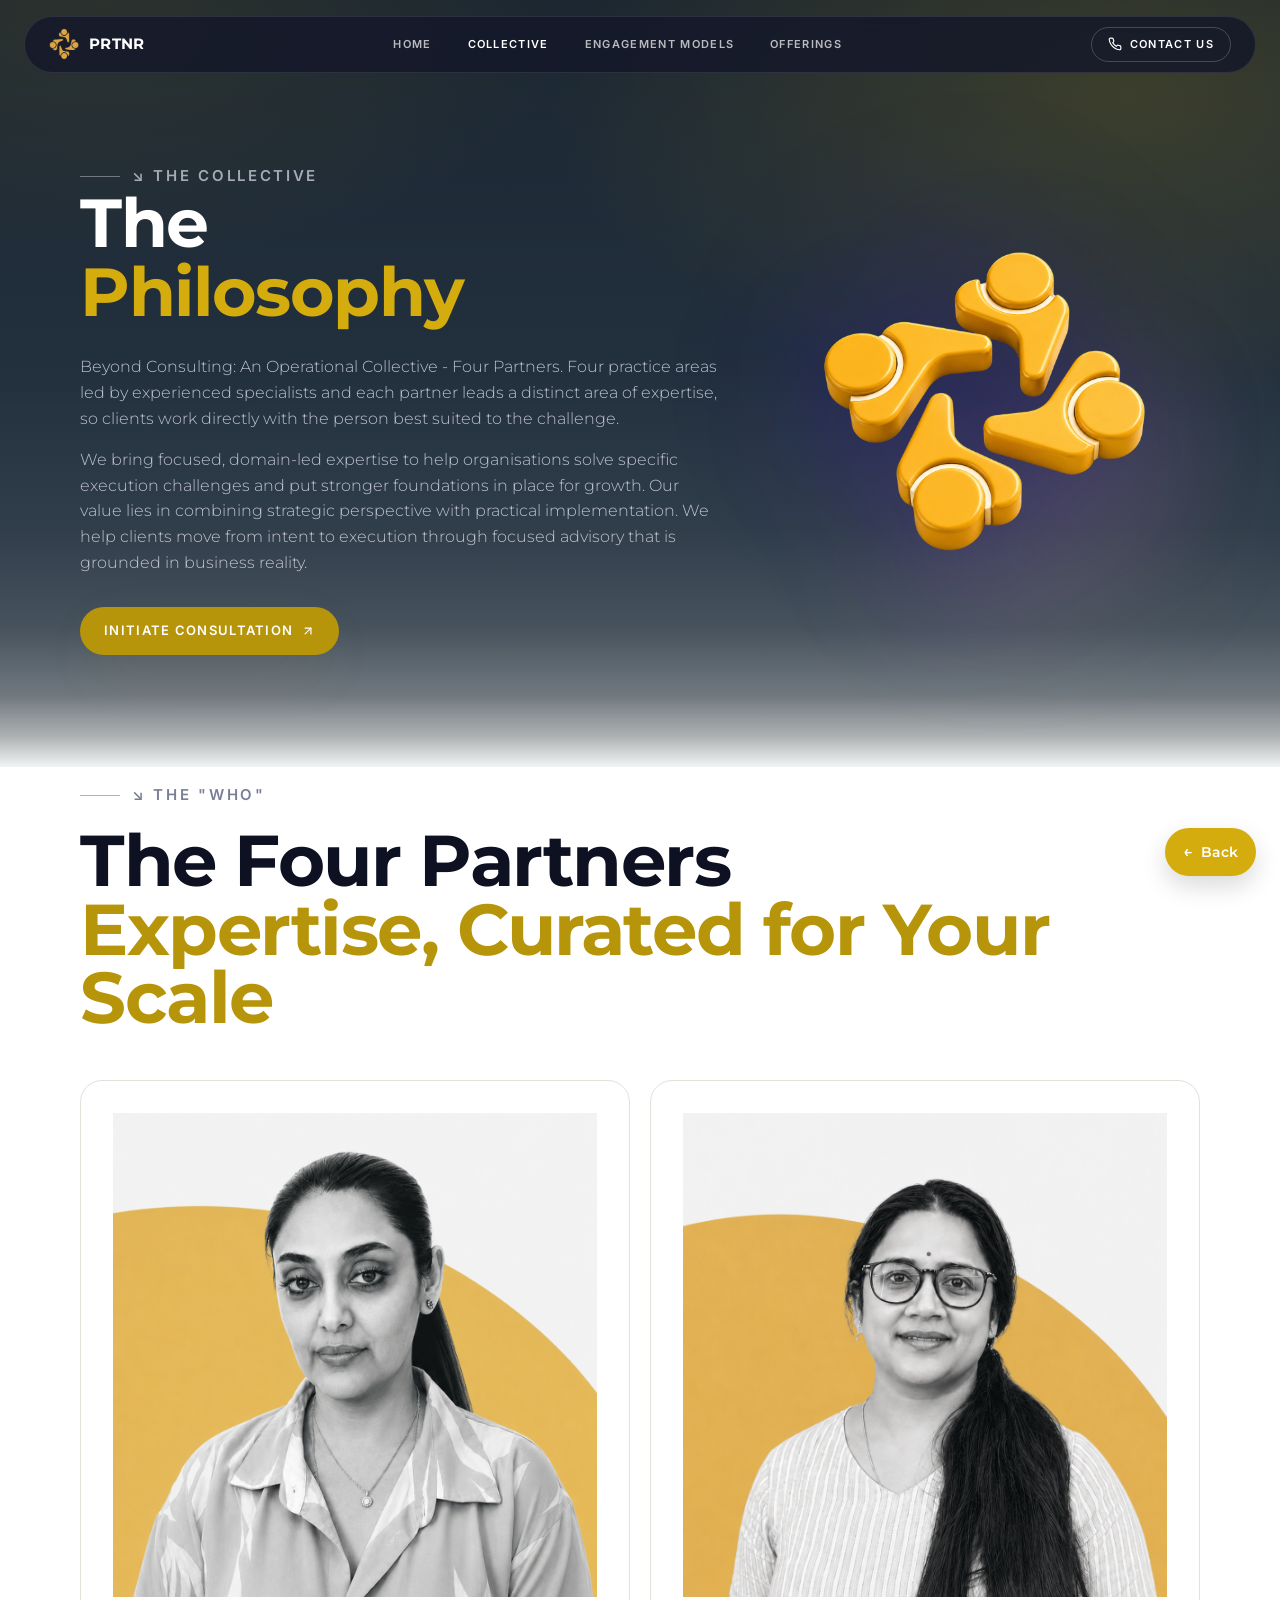
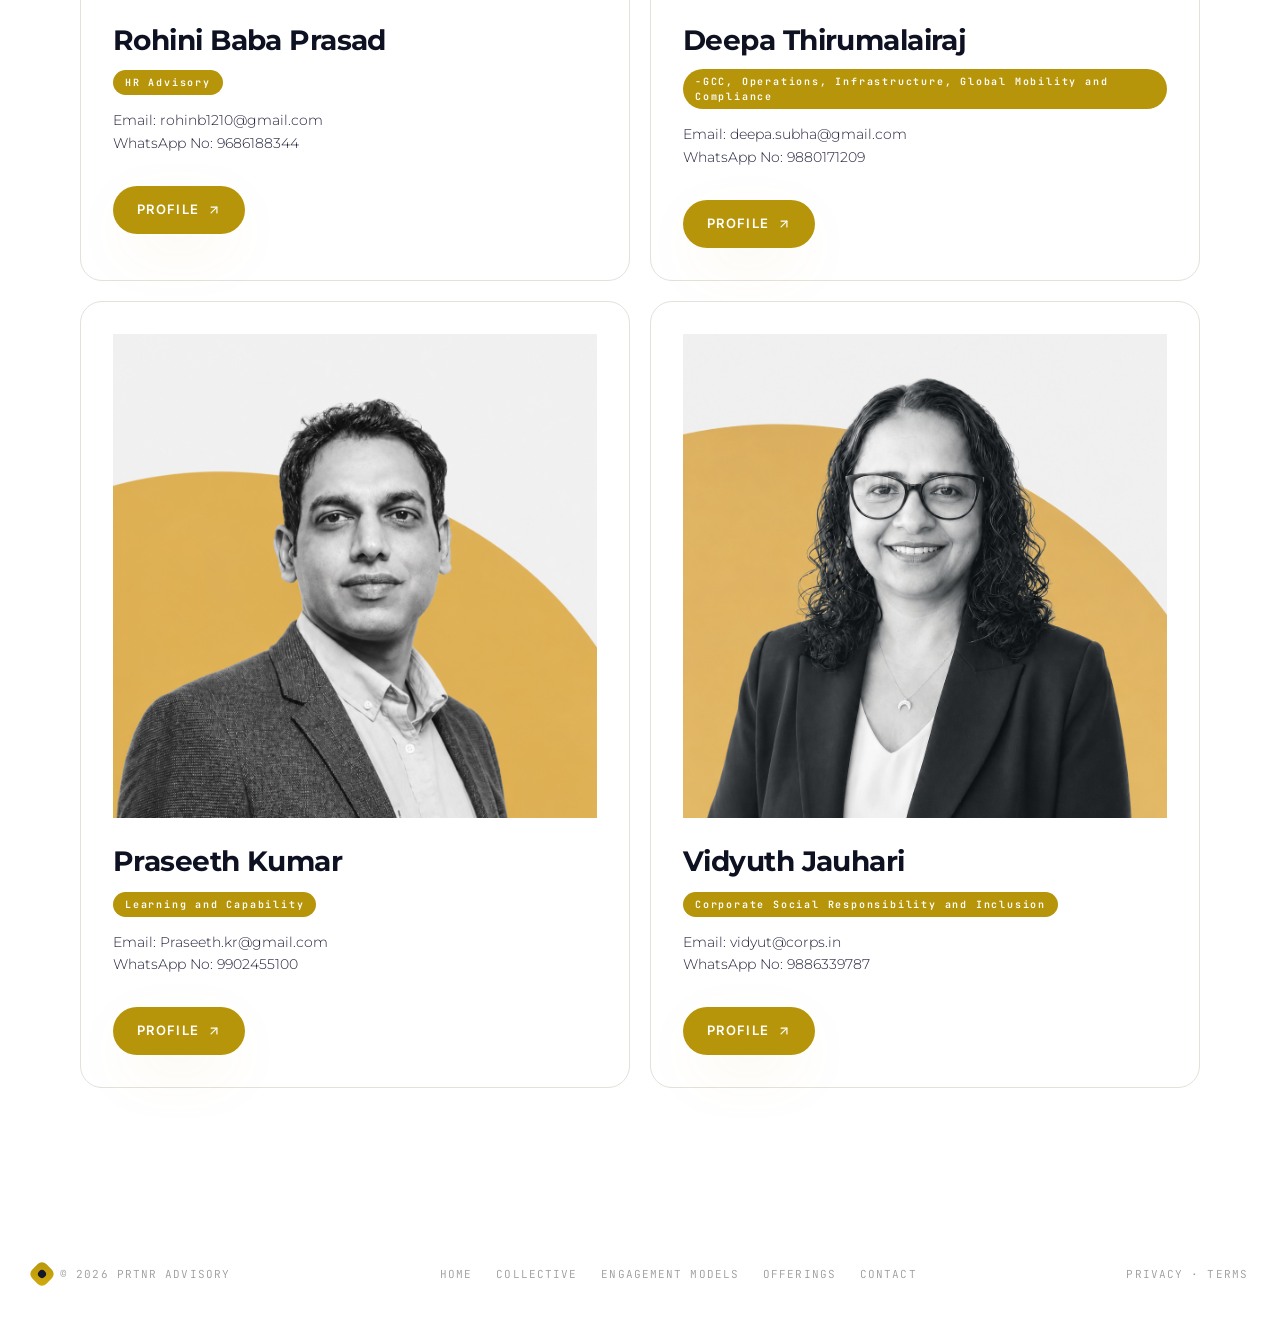
==== commit 03bb44d1: "Add files via upload" ====
--- a/about.html
+++ b/about.html
@@ -37,36 +37,27 @@
 })();
 </script>
 <main>
-<div id="about">
+
+<!-- HERO -->
 <section class="reveal page-hero">
   <div class="container">
-
-    <!-- HERO SECTION -->
-    <div class="about-grid">
-
-      <!-- LEFT CONTENT -->
-      <div class="about-content">
-
+    <div class="hero-grid">
+      <div class="order-mob-2 lg-order-1">
         <span class="eyebrow"> ↘ The COLLECTIVE</span>
-
-        <h1 class="display mt-5 h2-lg text-ink">The <span class="text-electric">Philosophy</span></h1>
-
+        <h1 class="display hero-h1">The <span class="text-electric"><br/>Philosophy</span>
+        </h1>
         <div class="text-ink-soft mt-7"
              style="font-size:16px;line-height:1.6;display:flex;flex-direction:column;gap:16px;">
-          
           <p>
             Beyond Consulting: An Operational Collective - Four Partners. Four practice areas led by experienced specialists 
             and each partner leads a distinct area of expertise, so clients work directly with the person best suited to the challenge.
           </p>
-
           <p>
             We bring focused, domain-led expertise to help organisations solve specific execution challenges and put stronger foundations 
             in place for growth. Our value lies in combining strategic perspective with practical implementation. We help clients move from 
             intent to execution through focused advisory that is grounded in business reality.
           </p>
-
         </div>
-
         <a href="contact.html" class="btn btn-electric mt-8">
           Initiate Consultation
           <svg width="14" height="14" viewBox="0 0 24 24" fill="none"
@@ -76,15 +67,13 @@
             <polyline points="7 7 17 7 17 17"/>
           </svg>
         </a>
-
       </div>
       <div class="order-mob-1 lg-order-2">
         <div class="hero-art"><div class="hero-art-glow"></div><img src="assets/hero-object.png" alt="Floating 3D figures representing operational clarity" /></div>
       </div>
     </div>
   </div>
-  </section>
-  </div>
+</section>
 
 
 <section class="section partners-section">
--- a/styles.css
+++ b/styles.css
@@ -1,3 +1,28 @@
+/* ============================================================
+   PTNR ADVISORY - REORGANIZED STYLESHEET
+   
+   Contents
+   01. Variables
+   02. Base / Reset
+   03. Typography
+   04. Layout
+   05. Navigation
+   06. Hero Sections
+   07. Buttons & Inputs
+   08. Cards & Panels
+   09. Grids
+   10. Content Sections
+   11. Contact
+   12. Footer
+   13. Utilities
+   14. Animations
+   15. Responsive Overrides
+   16. Impact Metrics
+
+   NOTE:
+   Original CSS rules preserved. This file is a reorganized copy.
+============================================================ */
+
 /* PTNR Advisory — static site */
 :root{
   --background:#FFFFFF;
@@ -483,15 +508,6 @@
 /* MOBILE HERO FIX */
 @media (max-width:768px){
 
-  .page-hero .hero-grid{
-    text-align:center;
-  }
-
-  .page-hero .hero-h1{
-    text-align:center;
-    margin-inline:auto;
-  }
-
   .page-hero .hero-sub{
     text-align:center;
     max-width:95%;
@@ -518,6 +534,49 @@
   .hero-h1{
     font-size:clamp(2rem,11vw,3.2rem);
   }
+}
+
+/* ===== HERO MOBILE PORTRAIT ONLY ===== */
+@media screen and (max-width: 768px) and (orientation: portrait){
+
+  .page-hero .hero-grid{
+    display:flex;
+    flex-direction:column;
+    align-items:center;
+    justify-content:center;
+    text-align:center;
+    gap:24px;
+  }
+
+  .page-hero .order-mob-2{
+    width:100%;
+    display:flex;
+    flex-direction:column;
+    align-items:center;
+  }
+
+  .page-hero .hero-h1{
+    text-align:center;
+    margin:0 auto;
+    width:100%;
+    max-width:320px;
+  }
+
+  .page-hero .hero-sub{
+    text-align:center;
+    margin-left:auto;
+    margin-right:auto;
+    max-width:320px;
+  }
+
+  .page-hero .eyebrow{
+    justify-content:center;
+  }
+
+  .page-hero .hero-art{
+    margin:0 auto;
+  }
+
 }
 
 /* OUR APPROACH - Mobile Fix */
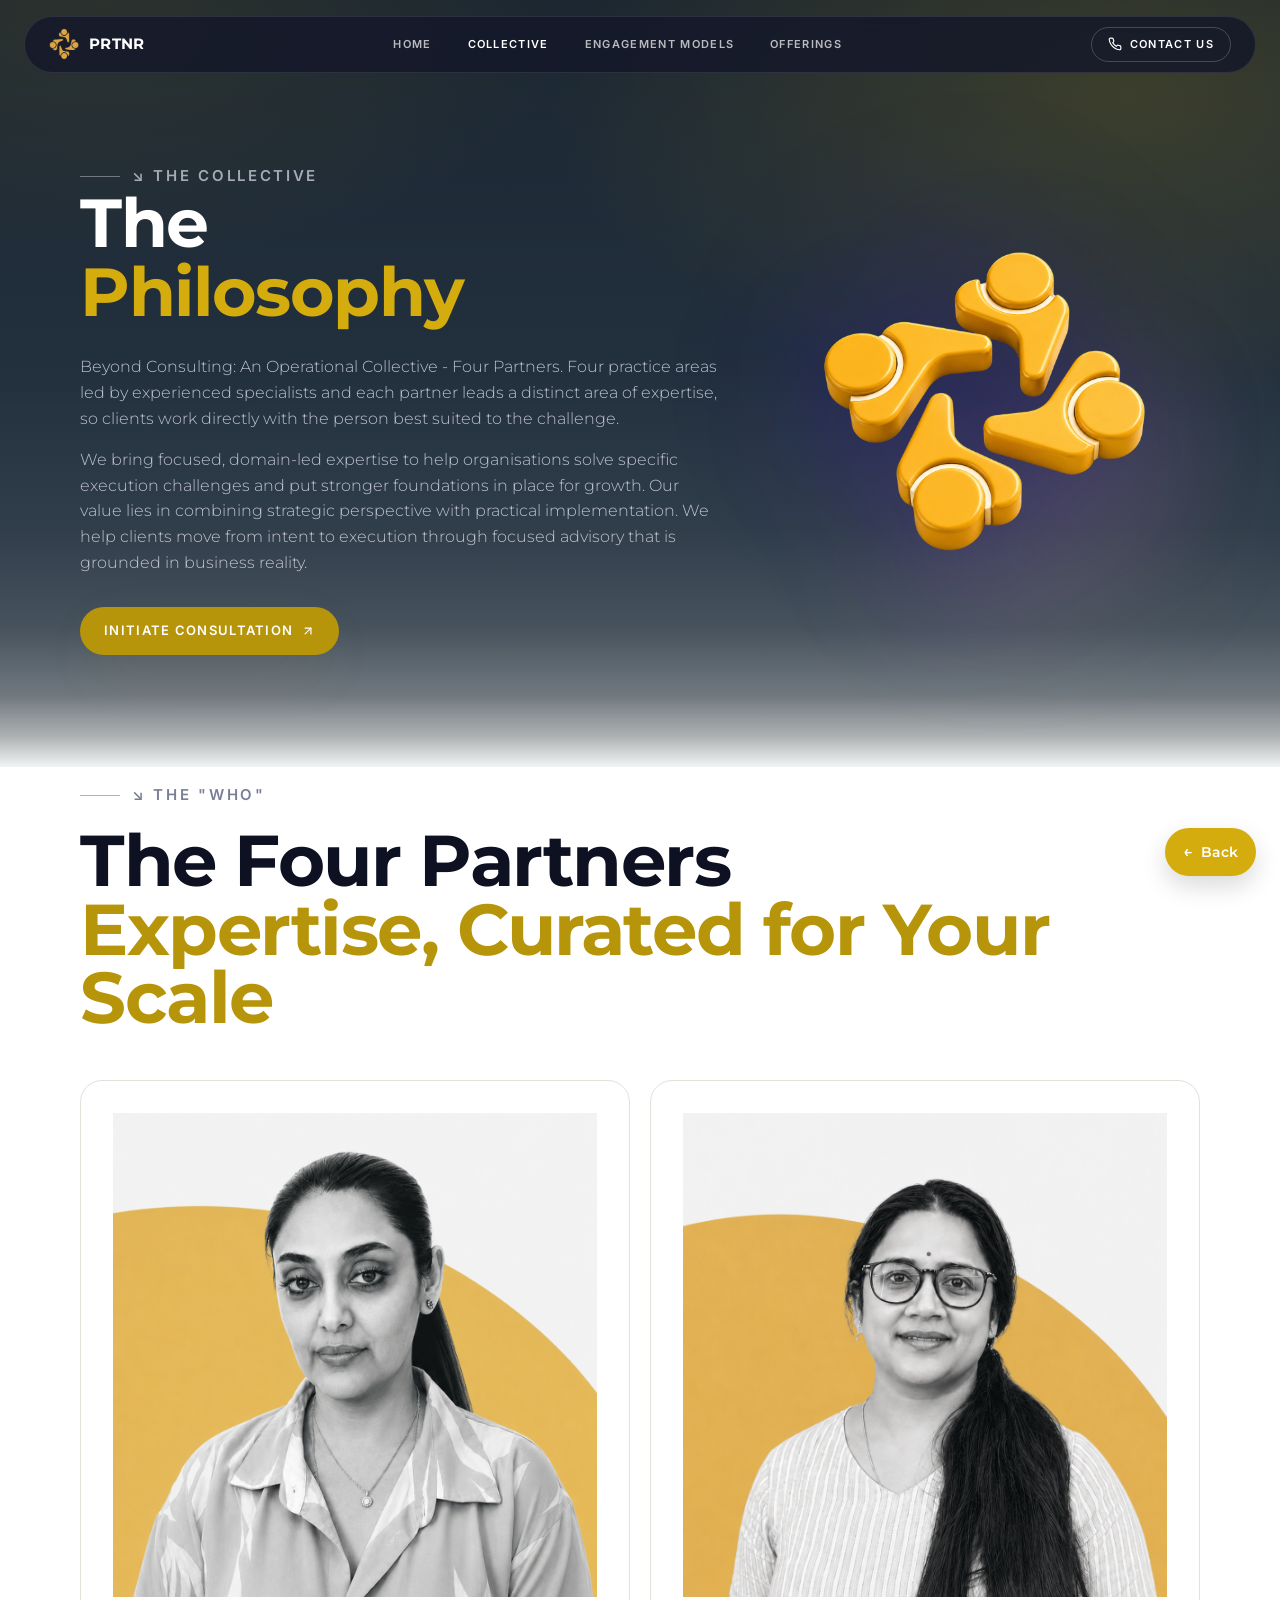
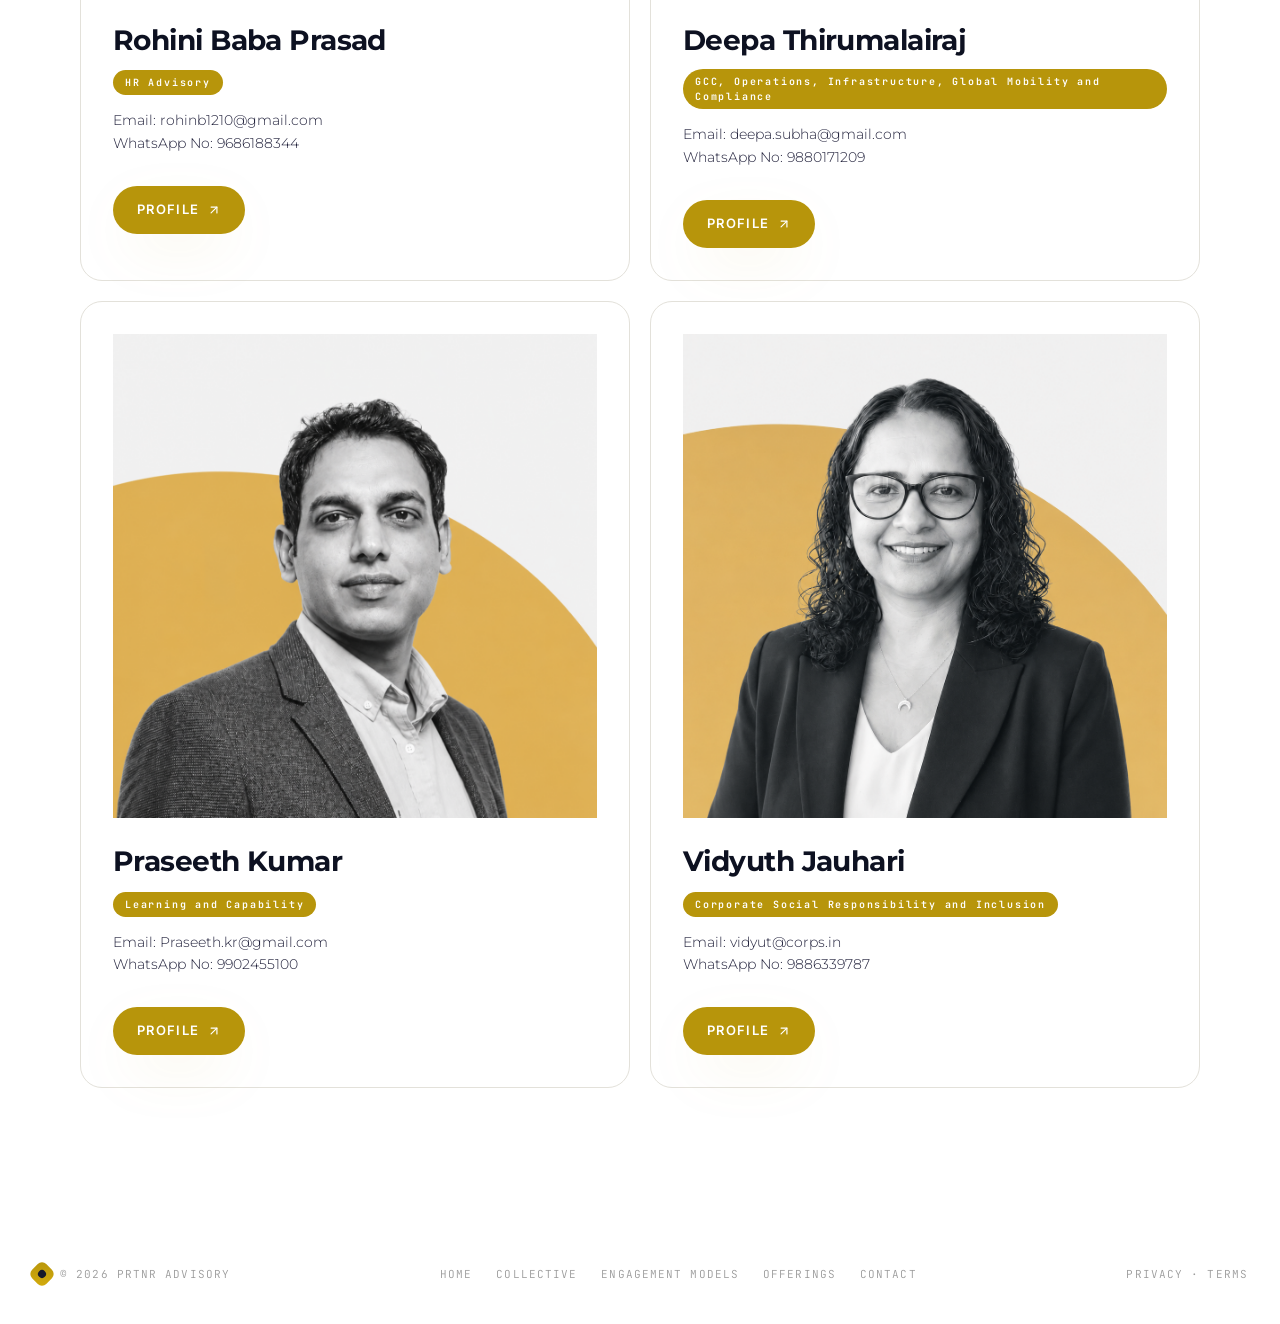
==== commit dd0ec062: "Add files via upload" ====
--- a/about.html
+++ b/about.html
@@ -4,6 +4,7 @@
 <meta charset="utf-8" />
 <meta name="viewport" content="width=device-width,initial-scale=1" />
 <title>PRTNR Advisory — Scale with Structure &amp; Operational Excellence</title>
+<link rel="icon" type="image/png" href="assets/PRTNR Logo without BG.png">
 <meta name="description" content="We help startups and mid-sized companies build offices, optimise operational costs, and implement governance systems for sustainable, compliant growth." />
 <meta property="og:title" content="PRTNR Advisory — Scale with Structure &amp; Operational Excellence" />
 <meta property="og:description" content="We help startups and mid-sized companies build offices, optimise operational costs, and implement governance systems for sustainable, compliant growth." />
@@ -96,10 +97,10 @@
           <img src="assets/Deepa White.png" alt="Deepa Thirumalairaj">
         </div>
         <h3 class="display text-ink mb-3" style="font-size:22px">Deepa Thirumalairaj</h3>
-        <span class="tag-pill">-GCC, Operations, Infrastructure, Global Mobility and Compliance</span>        
+        <span class="tag-pill">GCC, Operations, Infrastructure, Global Mobility and Compliance</span>        
         <p class="text-ink-soft" style="font-size:14px;line-height:1.6">Email: deepa.subha@gmail.com </p>
         <p class="text-ink-soft" style="font-size:14px;line-height:1.6">WhatsApp No: 9880171209</p>
-        <a href="deepa/public/site/index.html" class="btn btn-electric mt-8">Profile<svg width="14" height="14" viewBox="0 0 24 24" fill="none" stroke="currentColor" stroke-width="2" stroke-linecap="round" stroke-linejoin="round"><line x1="7" y1="17" x2="17" y2="7"/><polyline points="7 7 17 7 17 17"/></svg></a>
+        <a href="deepa.html" class="btn btn-electric mt-8">Profile<svg width="14" height="14" viewBox="0 0 24 24" fill="none" stroke="currentColor" stroke-width="2" stroke-linecap="round" stroke-linejoin="round"><line x1="7" y1="17" x2="17" y2="7"/><polyline points="7 7 17 7 17 17"/></svg></a>
       </article>
       <article class="card-numbered">
         <div class="profile-image">
--- a/styles.css
+++ b/styles.css
@@ -944,4 +944,41 @@
   font-size:1rem;
   line-height:1.5;
   color:rgba(255,255,255,.85);
+}
+
+/* ===== LOGO STRIP ===== */
+
+.logo-strip{
+  text-align:center;
+}
+
+.logo-grid{
+  margin-top:48px;
+
+  display:grid;
+  grid-template-columns:repeat(4,1fr);
+  gap:32px;
+  align-items:center;
+}
+
+.logo-grid img{
+  max-width:140px;
+  max-height:50px;
+  width:auto;
+  height:auto;
+  margin:0 auto;
+  opacity:.85;
+}
+
+@media(max-width:768px){
+
+  .logo-grid{
+    grid-template-columns:repeat(2,1fr);
+    gap:24px;
+  }
+
+  .logo-grid img{
+    max-width:110px;
+  }
+
 }
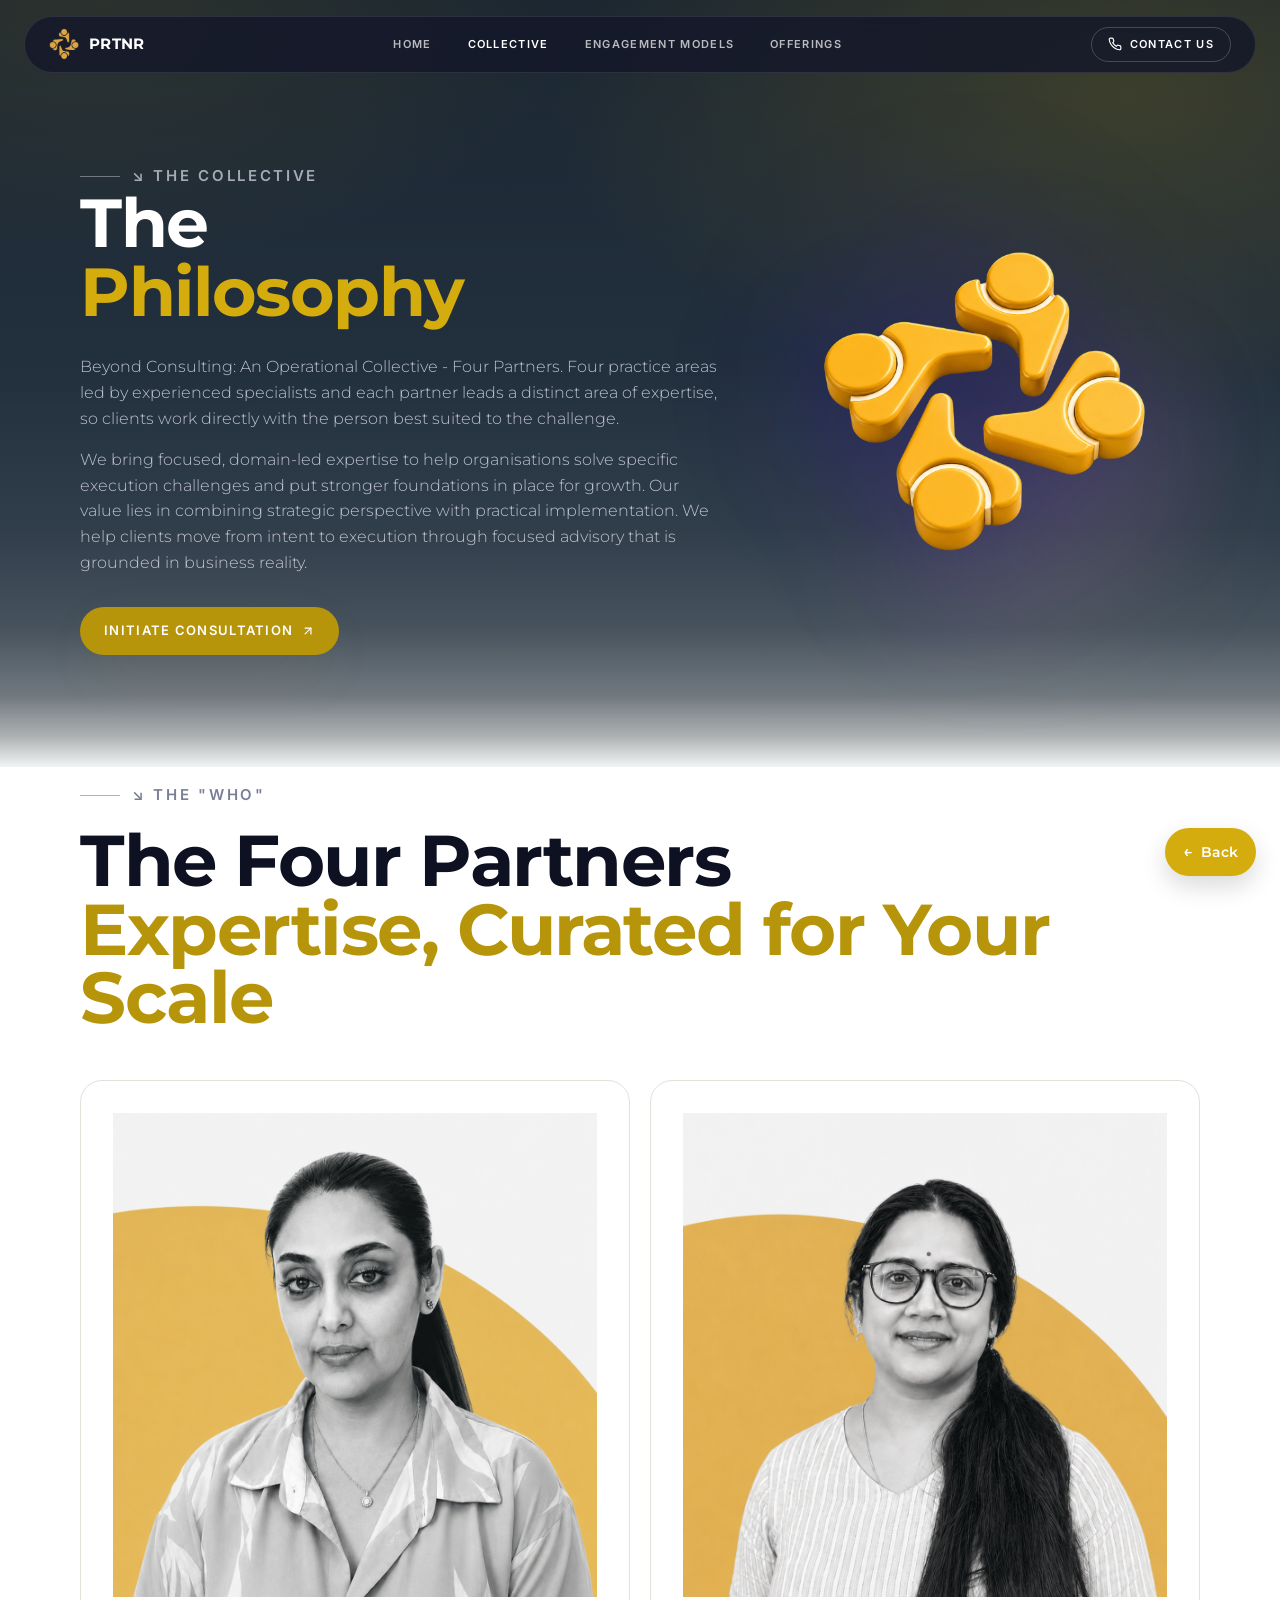
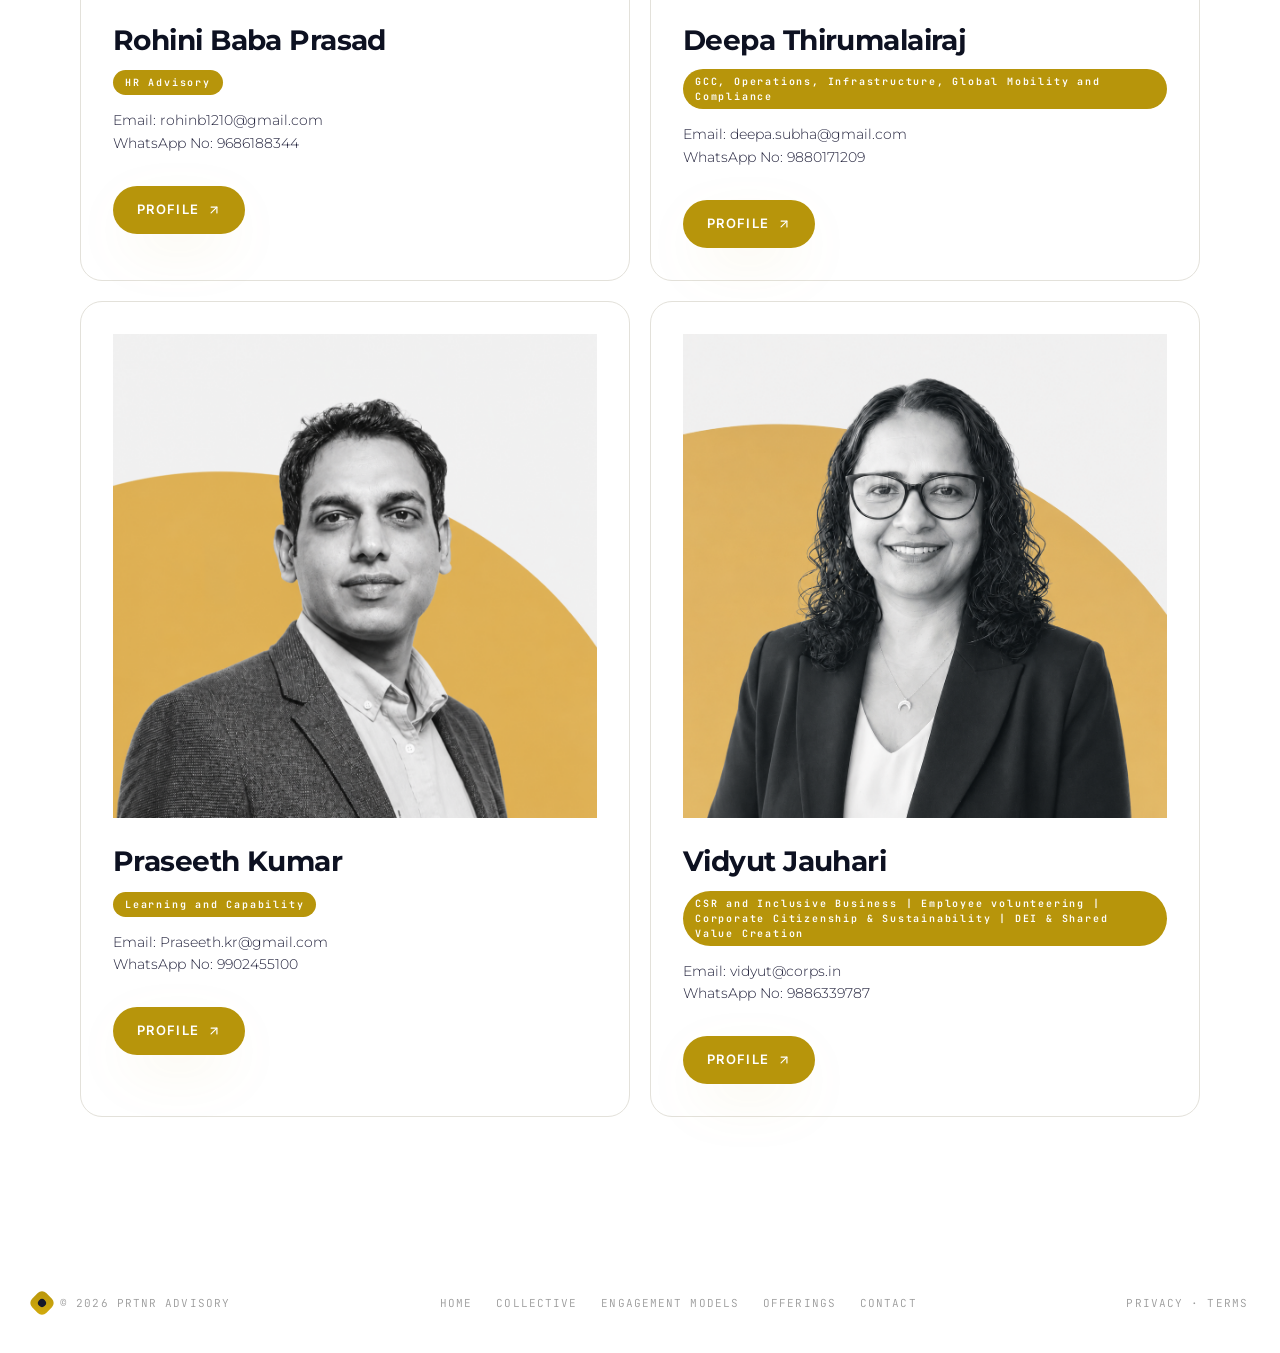
==== commit a4be0229: "Add files via upload" ====
--- a/about.html
+++ b/about.html
@@ -90,7 +90,7 @@
           <span class="tag-pill">HR Advisory</span>
           <p class="text-ink-soft" style="font-size:14px;line-height:1.6">Email: rohinb1210@gmail.com</p>
           <p class="text-ink-soft" style="font-size:14px;line-height:1.6">WhatsApp No: 9686188344</p>
-          <a href="rohini/public/site/index.html" class="btn btn-electric mt-8">Profile<svg width="14" height="14" viewBox="0 0 24 24" fill="none" stroke="currentColor" stroke-width="2" stroke-linecap="round" stroke-linejoin="round"><line x1="7" y1="17" x2="17" y2="7"/><polyline points="7 7 17 7 17 17"/></svg></a>
+          <a href="rohini.html" class="btn btn-electric mt-8">Profile<svg width="14" height="14" viewBox="0 0 24 24" fill="none" stroke="currentColor" stroke-width="2" stroke-linecap="round" stroke-linejoin="round"><line x1="7" y1="17" x2="17" y2="7"/><polyline points="7 7 17 7 17 17"/></svg></a>
       </article>
       <article class="card-numbered">
         <div class="profile-image">
@@ -110,17 +110,17 @@
           <span class="tag-pill">Learning and Capability</span>          
           <p class="text-ink-soft" style="font-size:14px;line-height:1.6">Email: Praseeth.kr@gmail.com </p>
           <p class="text-ink-soft" style="font-size:14px;line-height:1.6">WhatsApp No: 9902455100</p>
-          <a href="praseeth/public/site/index.html" class="btn btn-electric mt-8">Profile<svg width="14" height="14" viewBox="0 0 24 24" fill="none" stroke="currentColor" stroke-width="2" stroke-linecap="round" stroke-linejoin="round"><line x1="7" y1="17" x2="17" y2="7"/><polyline points="7 7 17 7 17 17"/></svg></a>
+          <a href="praseeth.html" class="btn btn-electric mt-8">Profile<svg width="14" height="14" viewBox="0 0 24 24" fill="none" stroke="currentColor" stroke-width="2" stroke-linecap="round" stroke-linejoin="round"><line x1="7" y1="17" x2="17" y2="7"/><polyline points="7 7 17 7 17 17"/></svg></a>
         </article>
       <article class="card-numbered">
         <div class="profile-image">
           <img src="assets/Vidyuth - white.png" alt="Vidyuth">
         </div>
-        <h3 class="display text-ink mb-3" style="font-size:22px">Vidyuth Jauhari</h3>
-        <span class="tag-pill">Corporate Social Responsibility and Inclusion</span>        
+        <h3 class="display text-ink mb-3" style="font-size:22px">Vidyut Jauhari</h3>
+        <span class="tag-pill">CSR and Inclusive Business | Employee volunteering | Corporate Citizenship & Sustainability | DEI & Shared Value Creation</span>        
         <p class="text-ink-soft" style="font-size:14px;line-height:1.6">Email: vidyut@corps.in </p>
         <p class="text-ink-soft" style="font-size:14px;line-height:1.6">WhatsApp No: 9886339787</p>
-        <a href="vidyut/public/site/index.html" class="btn btn-electric mt-8">Profile<svg width="14" height="14" viewBox="0 0 24 24" fill="none" stroke="currentColor" stroke-width="2" stroke-linecap="round" stroke-linejoin="round"><line x1="7" y1="17" x2="17" y2="7"/><polyline points="7 7 17 7 17 17"/></svg></a>
+        <a href="vidyuth.html" class="btn btn-electric mt-8">Profile<svg width="14" height="14" viewBox="0 0 24 24" fill="none" stroke="currentColor" stroke-width="2" stroke-linecap="round" stroke-linejoin="round"><line x1="7" y1="17" x2="17" y2="7"/><polyline points="7 7 17 7 17 17"/></svg></a>
       </article>
     </div>
   </div>
--- a/styles.css
+++ b/styles.css
@@ -981,4 +981,100 @@
     max-width:110px;
   }
 
+}
+
+/* =========================================
+   IMPACT STATS
+========================================= */
+
+.impact-stats{
+  display:grid;
+  grid-template-columns:repeat(4,1fr);
+  gap:24px;
+  margin-top:48px;
+}
+
+.impact-card{
+  background:linear-gradient(
+    135deg,
+    #172434 0%,
+    #1B2B3E 100%
+  );
+
+  border-radius:28px;
+  padding:42px 28px;
+
+  display:flex;
+  flex-direction:column;
+  align-items:center;
+  justify-content:center;
+  text-align:center;
+
+  min-height:260px;
+
+  border:1px solid rgba(212,172,13,.12);
+
+  transition:transform .25s ease;
+}
+
+.impact-card:hover{
+  transform:translateY(-4px);
+}
+
+.impact-number{
+  font-family:"Poppins",sans-serif;
+  font-weight:700;
+  font-size:clamp(3rem,4vw,4.5rem);
+  line-height:1;
+  color:var(--electric);
+  margin-bottom:12px;
+}
+
+.impact-title{
+  font-family:"Poppins",sans-serif;
+  font-weight:600;
+  font-size:1.6rem;
+  color:#fff;
+  margin-bottom:18px;
+}
+
+.impact-label{
+  color:rgba(255,255,255,.82);
+  font-size:1rem;
+  line-height:1.6;
+  max-width:220px;
+}
+
+.impact-card-wide{
+  min-width:0;
+}
+
+@media(max-width:1024px){
+
+  .impact-stats{
+    grid-template-columns:repeat(2,1fr);
+  }
+
+}
+
+@media(max-width:768px){
+
+  .impact-stats{
+    grid-template-columns:1fr;
+    gap:18px;
+  }
+
+  .impact-card{
+    min-height:220px;
+    padding:32px 24px;
+  }
+
+  .impact-number{
+    font-size:3rem;
+  }
+
+  .impact-title{
+    font-size:1.35rem;
+  }
+
 }
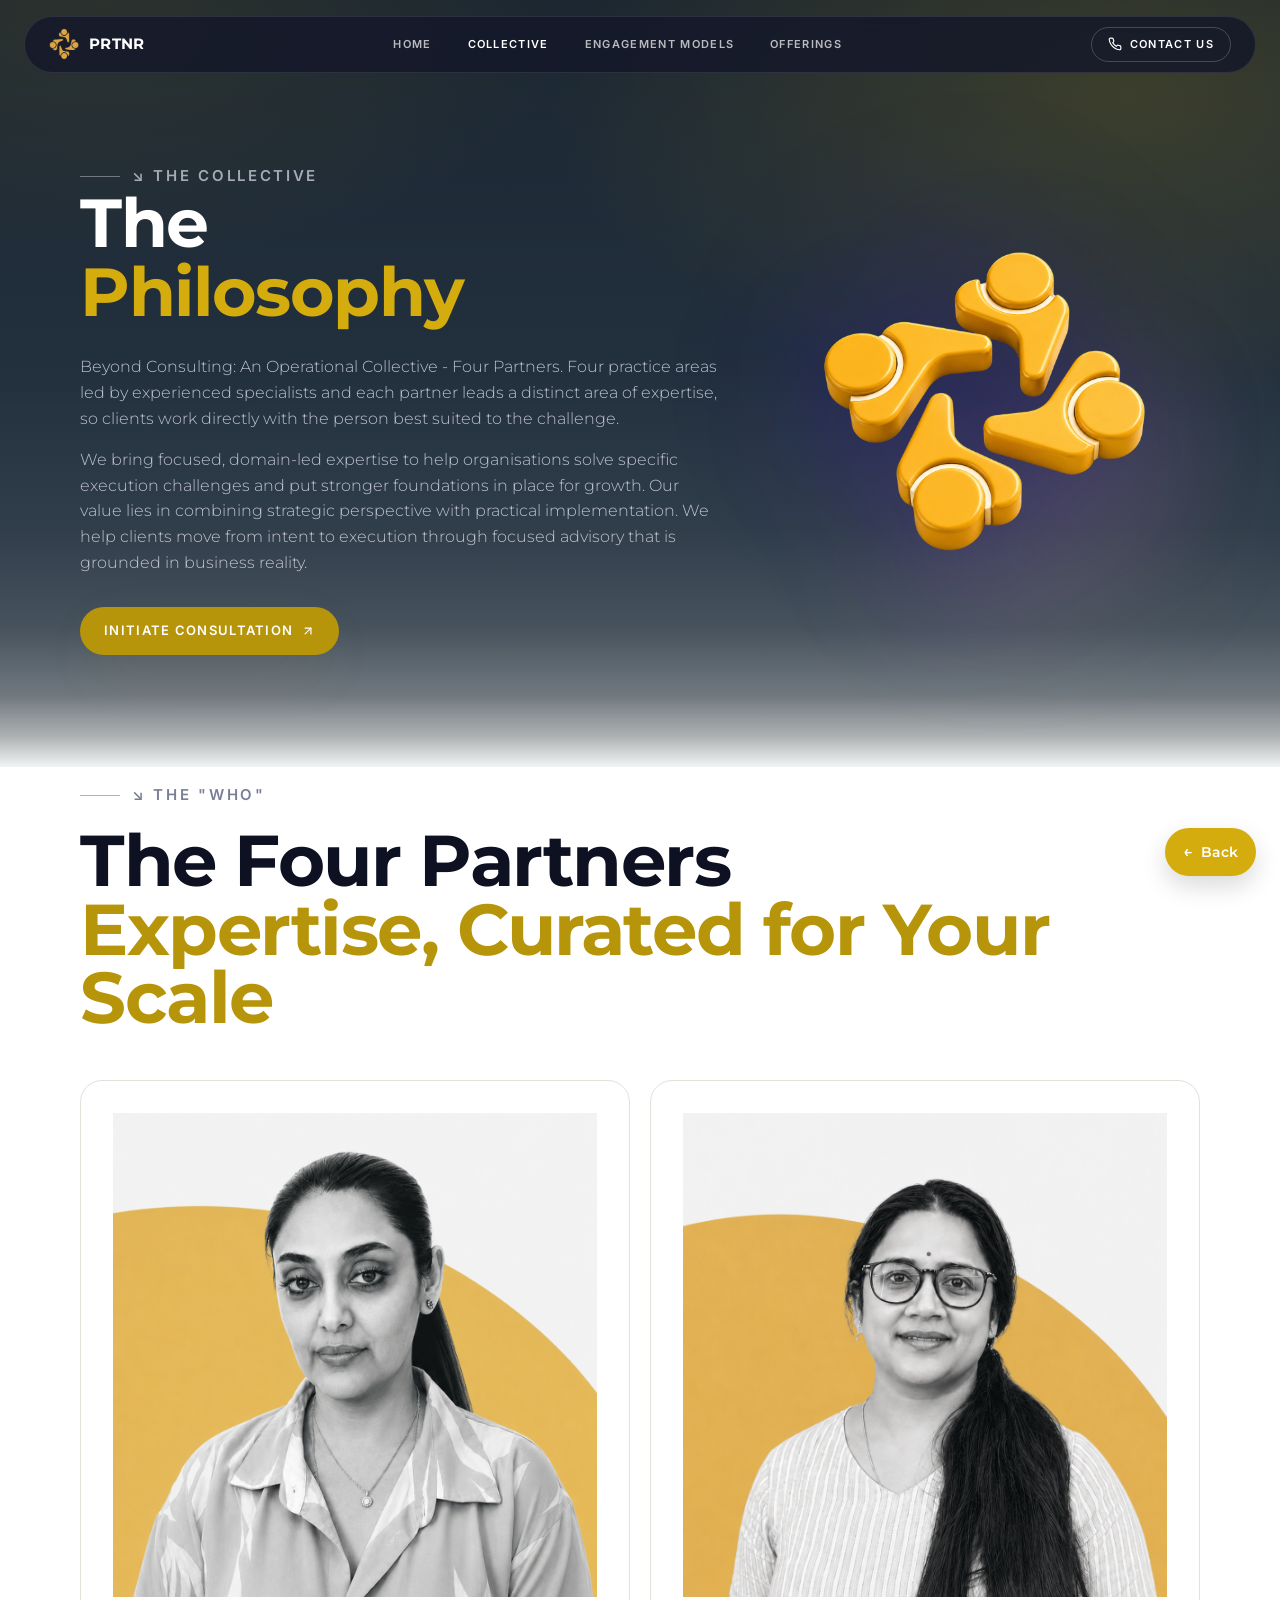
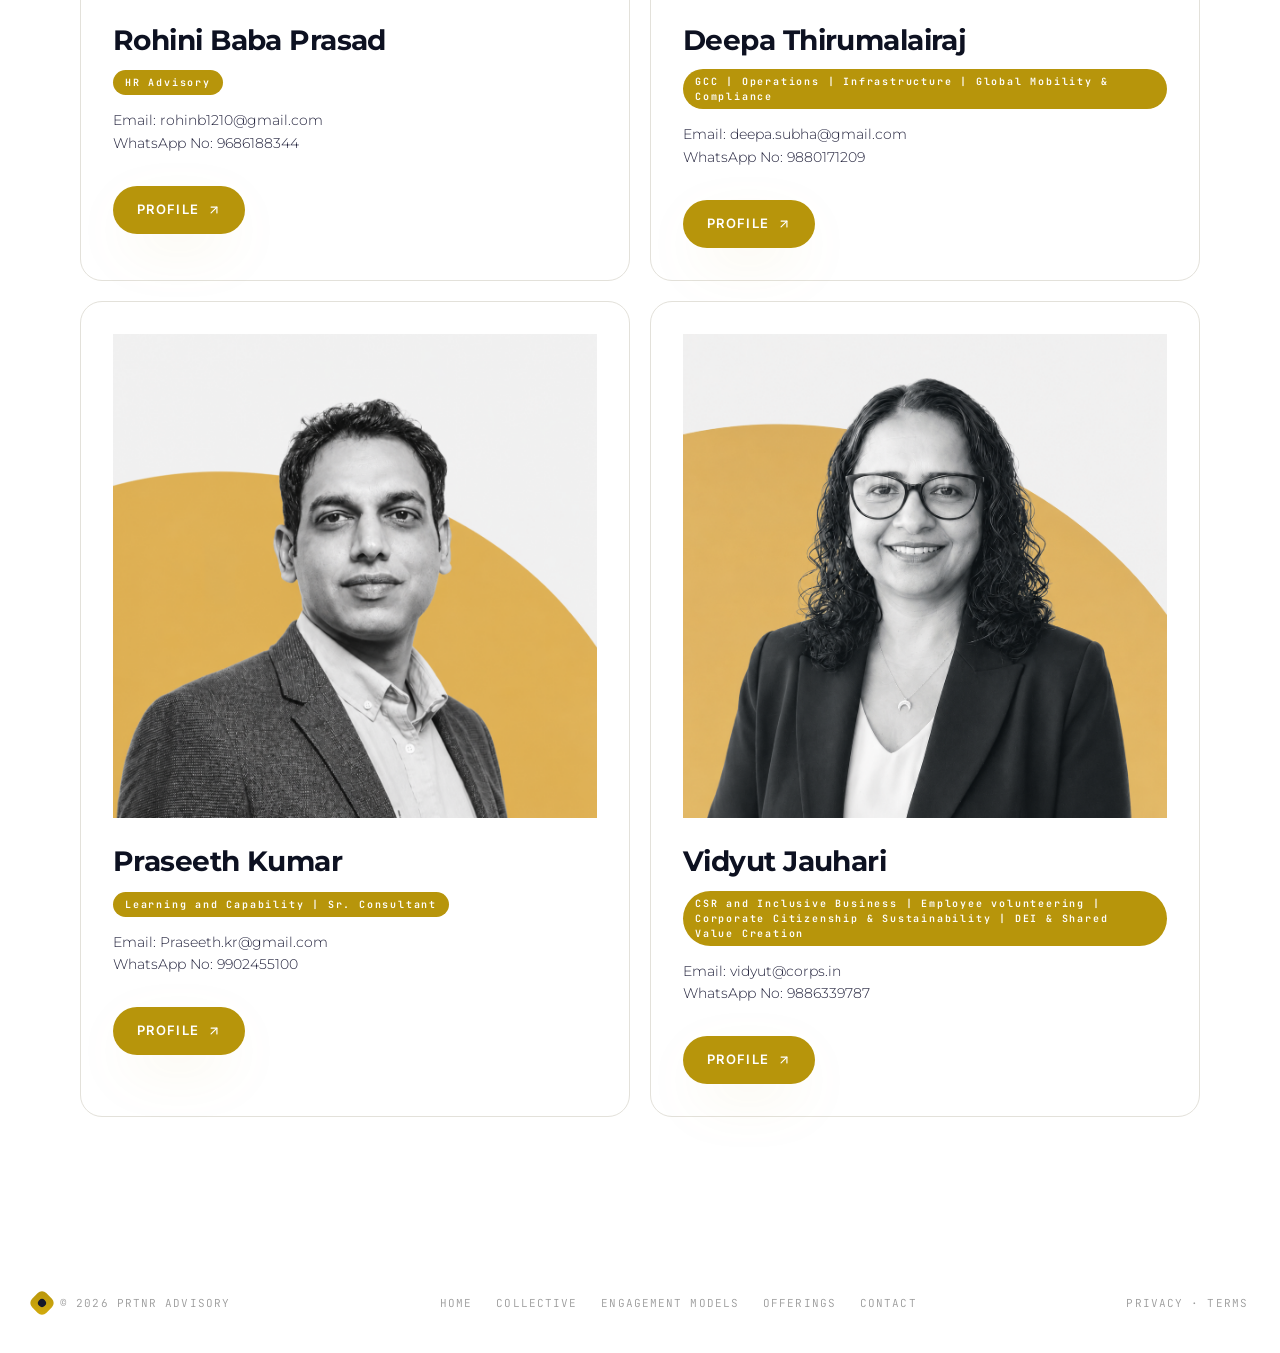
==== commit b1f4ece5: "Add files via upload" ====
--- a/about.html
+++ b/about.html
@@ -97,7 +97,7 @@
           <img src="assets/Deepa White.png" alt="Deepa Thirumalairaj">
         </div>
         <h3 class="display text-ink mb-3" style="font-size:22px">Deepa Thirumalairaj</h3>
-        <span class="tag-pill">GCC, Operations, Infrastructure, Global Mobility and Compliance</span>        
+        <span class="tag-pill">GCC | Operations | Infrastructure | Global Mobility & Compliance</span>        
         <p class="text-ink-soft" style="font-size:14px;line-height:1.6">Email: deepa.subha@gmail.com </p>
         <p class="text-ink-soft" style="font-size:14px;line-height:1.6">WhatsApp No: 9880171209</p>
         <a href="deepa.html" class="btn btn-electric mt-8">Profile<svg width="14" height="14" viewBox="0 0 24 24" fill="none" stroke="currentColor" stroke-width="2" stroke-linecap="round" stroke-linejoin="round"><line x1="7" y1="17" x2="17" y2="7"/><polyline points="7 7 17 7 17 17"/></svg></a>
@@ -107,7 +107,7 @@
             <img src="assets/Praseeth White.png" alt="Praseeth">
           </div>
           <h3 class="display text-ink mb-3" style="font-size:22px">Praseeth Kumar</h3>
-          <span class="tag-pill">Learning and Capability</span>          
+          <span class="tag-pill">Learning and Capability | Sr. Consultant</span>          
           <p class="text-ink-soft" style="font-size:14px;line-height:1.6">Email: Praseeth.kr@gmail.com </p>
           <p class="text-ink-soft" style="font-size:14px;line-height:1.6">WhatsApp No: 9902455100</p>
           <a href="praseeth.html" class="btn btn-electric mt-8">Profile<svg width="14" height="14" viewBox="0 0 24 24" fill="none" stroke="currentColor" stroke-width="2" stroke-linecap="round" stroke-linejoin="round"><line x1="7" y1="17" x2="17" y2="7"/><polyline points="7 7 17 7 17 17"/></svg></a>
--- a/styles.css
+++ b/styles.css
@@ -405,7 +405,21 @@
 .value-icon{width:40px;height:40px;border-radius:14px;background:rgba(47,26,216,.1);display:inline-flex;align-items:center;justify-content:center;color:var(--electric);margin-bottom:14px}
 
 /* ==== SERVICES PAGE ==== */
-.svc-block{display:grid;gap:32px;grid-template-columns:1fr;background:var(--panel);border-radius:28px;border:1px solid rgba(255,255,255,.06);padding:24px;color:#fff}
+.svc-block{
+  display:grid;
+  gap:32px;
+  grid-template-columns:1fr;
+  background:var(--panel);
+  border-radius:28px;
+  border:1px solid rgba(255,255,255,.06);
+  padding:24px;
+  color:#fff;
+
+  transition:
+    transform .25s ease,
+    border-color .25s ease,
+    box-shadow .25s ease;
+}
 @media(min-width:768px){.svc-block{padding:40px}}
 @media(min-width:1024px){.svc-block{grid-template-columns:4fr 8fr}}
 .svc-block h2{font-size:clamp(1.5rem,2.5vw,1.875rem);line-height:1.2;color:#fff}
@@ -416,6 +430,11 @@
 .svc-block .included-label{font-family:"JetBrains Mono",monospace;color:rgba(255,255,255,.4);font-size:10px;letter-spacing:.18em;margin-bottom:14px;text-transform:uppercase}
 .svc-block .included-list li{display:flex;align-items:flex-start;gap:12px;padding:14px 0;border-top:1px solid rgba(255,255,255,.08);color:rgba(255,255,255,.85);font-size:15px}
 .svc-block .included-list li:first-child{border-top:0}
+.svc-block:hover{
+  transform:translateY(-4px);
+  border-color:rgba(212,172,13,.25);
+  box-shadow:0 16px 40px rgba(7, 0, 58, 0.36);
+}
 
 /* ==== IMPACT STATS ==== */
 .stats{display:grid;grid-template-columns:repeat(2,1fr);background:var(--panel);border-radius:28px;border:1px solid rgba(255,255,255,.06);overflow:hidden;margin-top:48px;color:#fff}
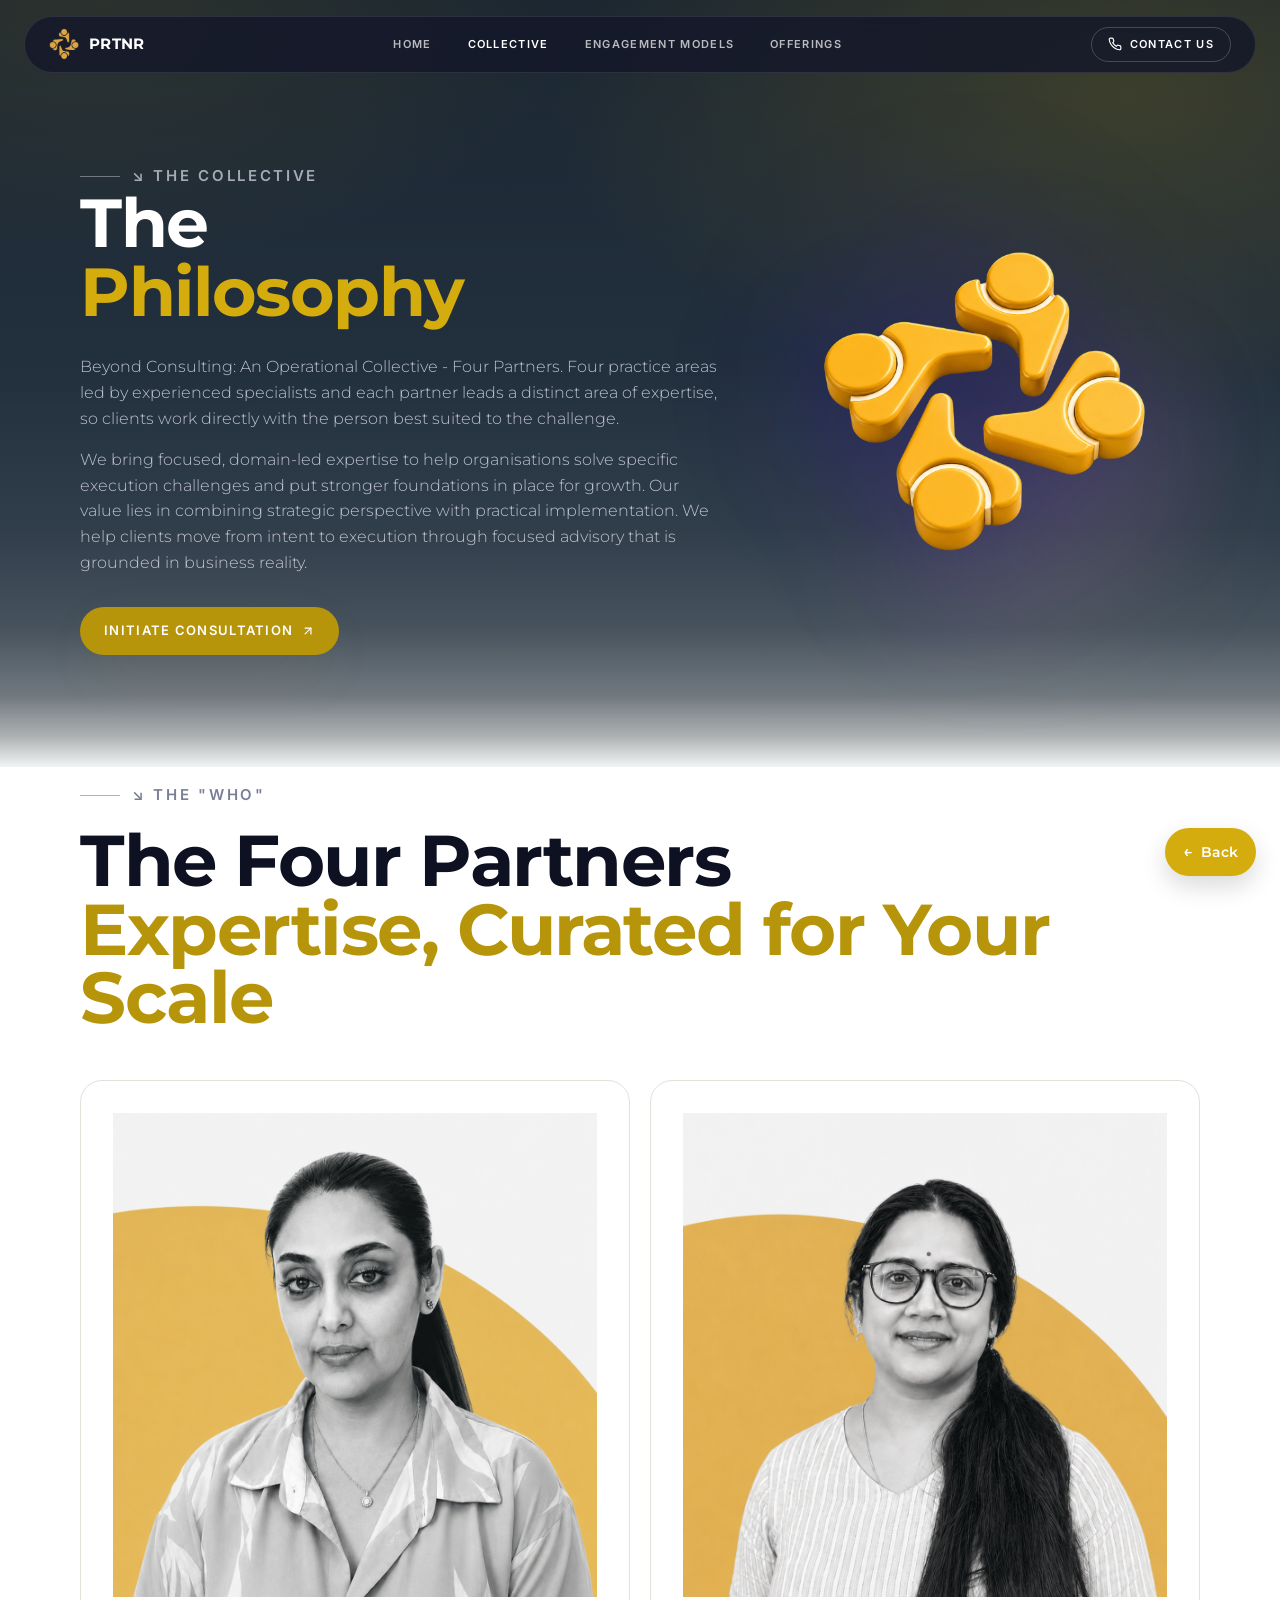
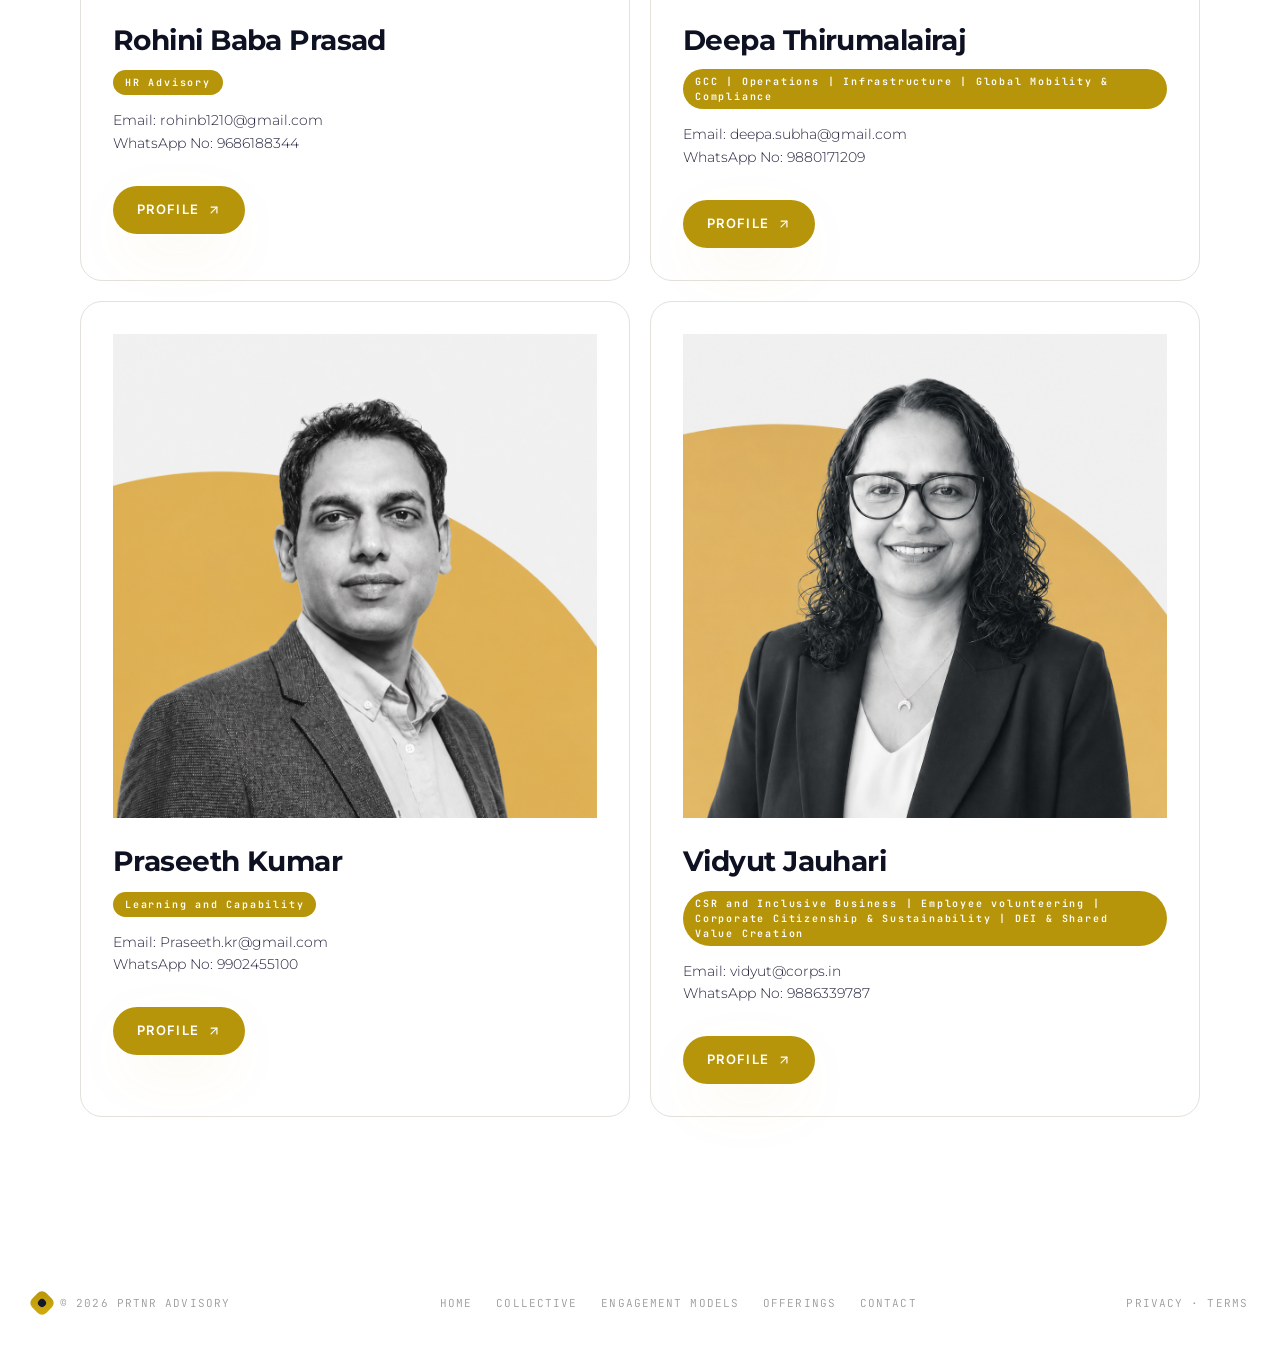
==== commit 35116889: "Add files via upload" ====
--- a/about.html
+++ b/about.html
@@ -107,7 +107,7 @@
             <img src="assets/Praseeth White.png" alt="Praseeth">
           </div>
           <h3 class="display text-ink mb-3" style="font-size:22px">Praseeth Kumar</h3>
-          <span class="tag-pill">Learning and Capability | Sr. Consultant</span>          
+          <span class="tag-pill">Learning and Capability</span>          
           <p class="text-ink-soft" style="font-size:14px;line-height:1.6">Email: Praseeth.kr@gmail.com </p>
           <p class="text-ink-soft" style="font-size:14px;line-height:1.6">WhatsApp No: 9902455100</p>
           <a href="praseeth.html" class="btn btn-electric mt-8">Profile<svg width="14" height="14" viewBox="0 0 24 24" fill="none" stroke="currentColor" stroke-width="2" stroke-linecap="round" stroke-linejoin="round"><line x1="7" y1="17" x2="17" y2="7"/><polyline points="7 7 17 7 17 17"/></svg></a>
--- a/styles.css
+++ b/styles.css
@@ -150,9 +150,10 @@
 
 @media (max-width:768px){
   .page-hero{
-    padding: 80px 56px 80px;
-  }
-}
+    padding: 80px 20px 80px;
+  }
+}
+
 @media(min-width:768px){.page-hero{padding:160px 56px 112px}}
 .page-hero::after{
   content:"";
@@ -575,11 +576,17 @@
   }
 
   .page-hero .hero-h1{
+    width:100%;
+    max-width:none;
+    margin:0 auto;
     text-align:center;
-    margin:0 auto;
-    width:100%;
-    max-width:320px;
-  }
+    line-height:1;
+  }
+
+.page-hero .hero-h1 .text-electric{
+  display:block;
+  text-align:center;
+}
 
   .page-hero .hero-sub{
     text-align:center;
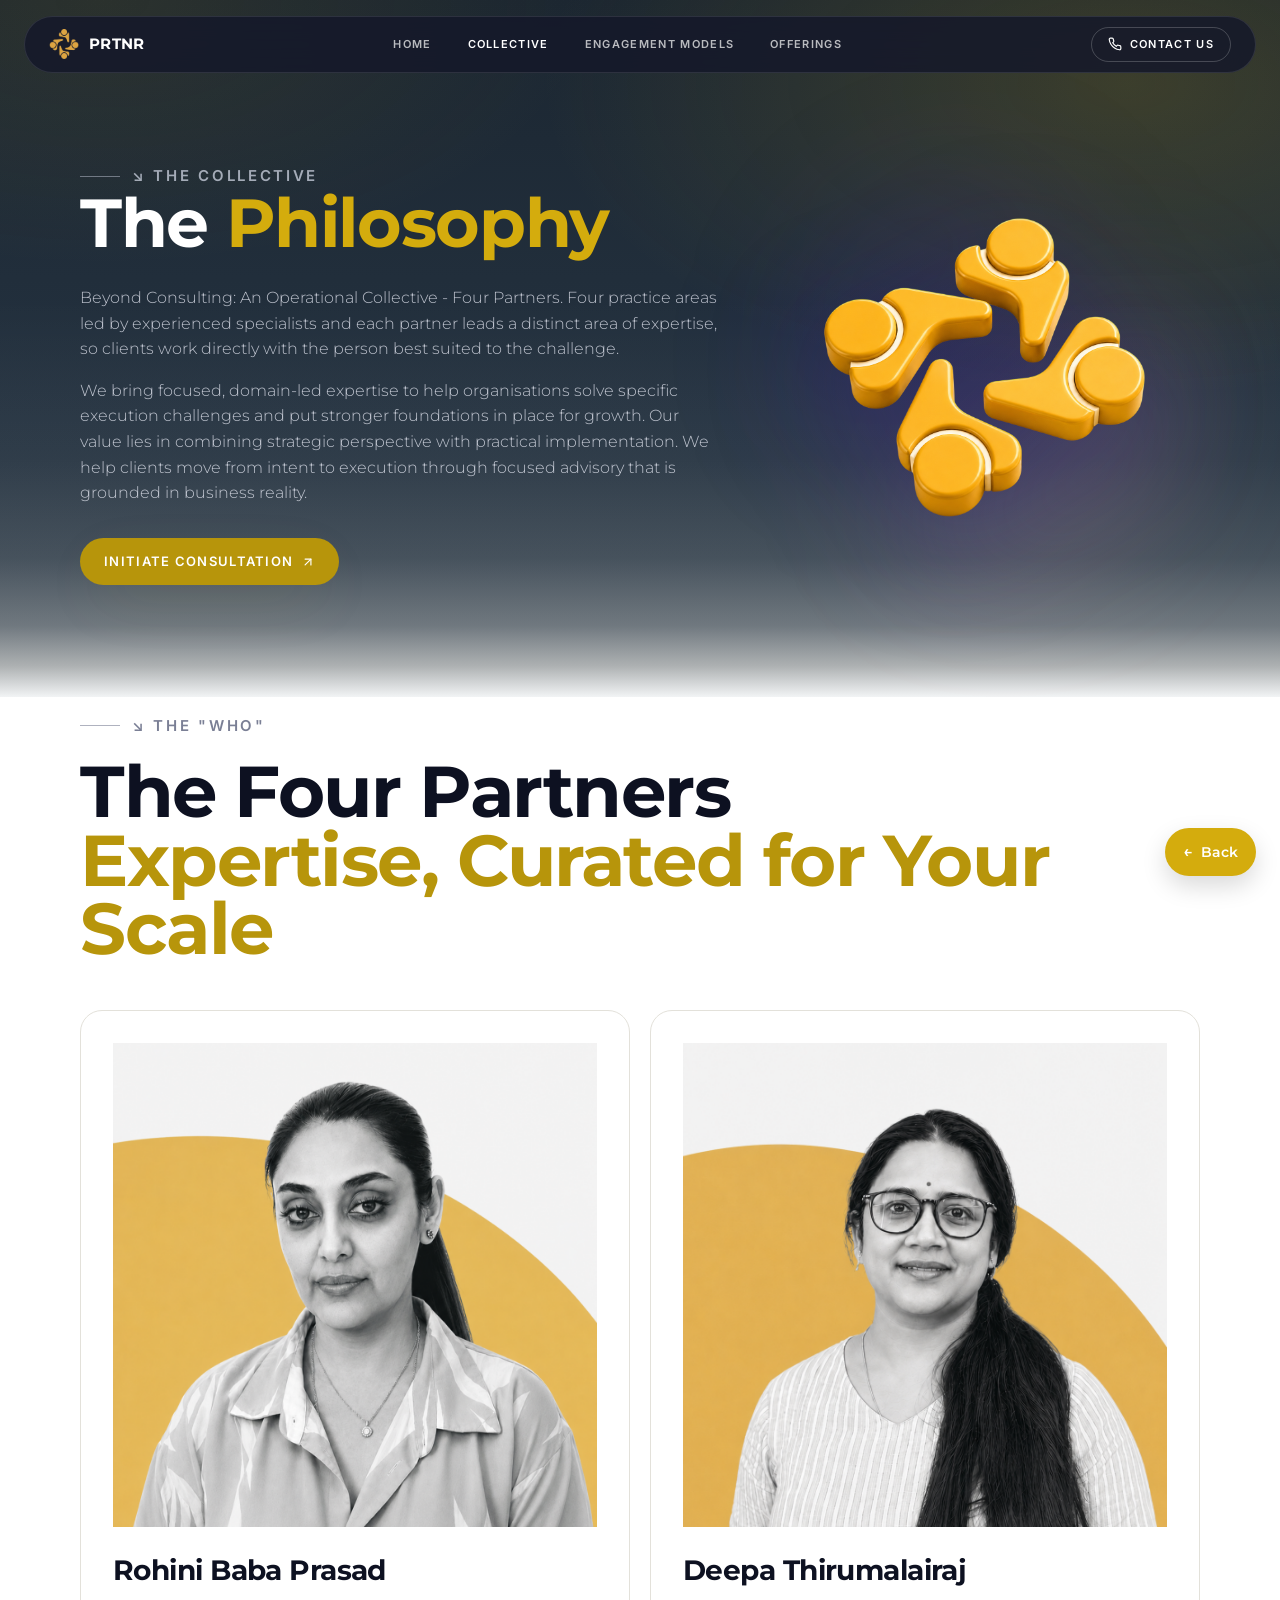
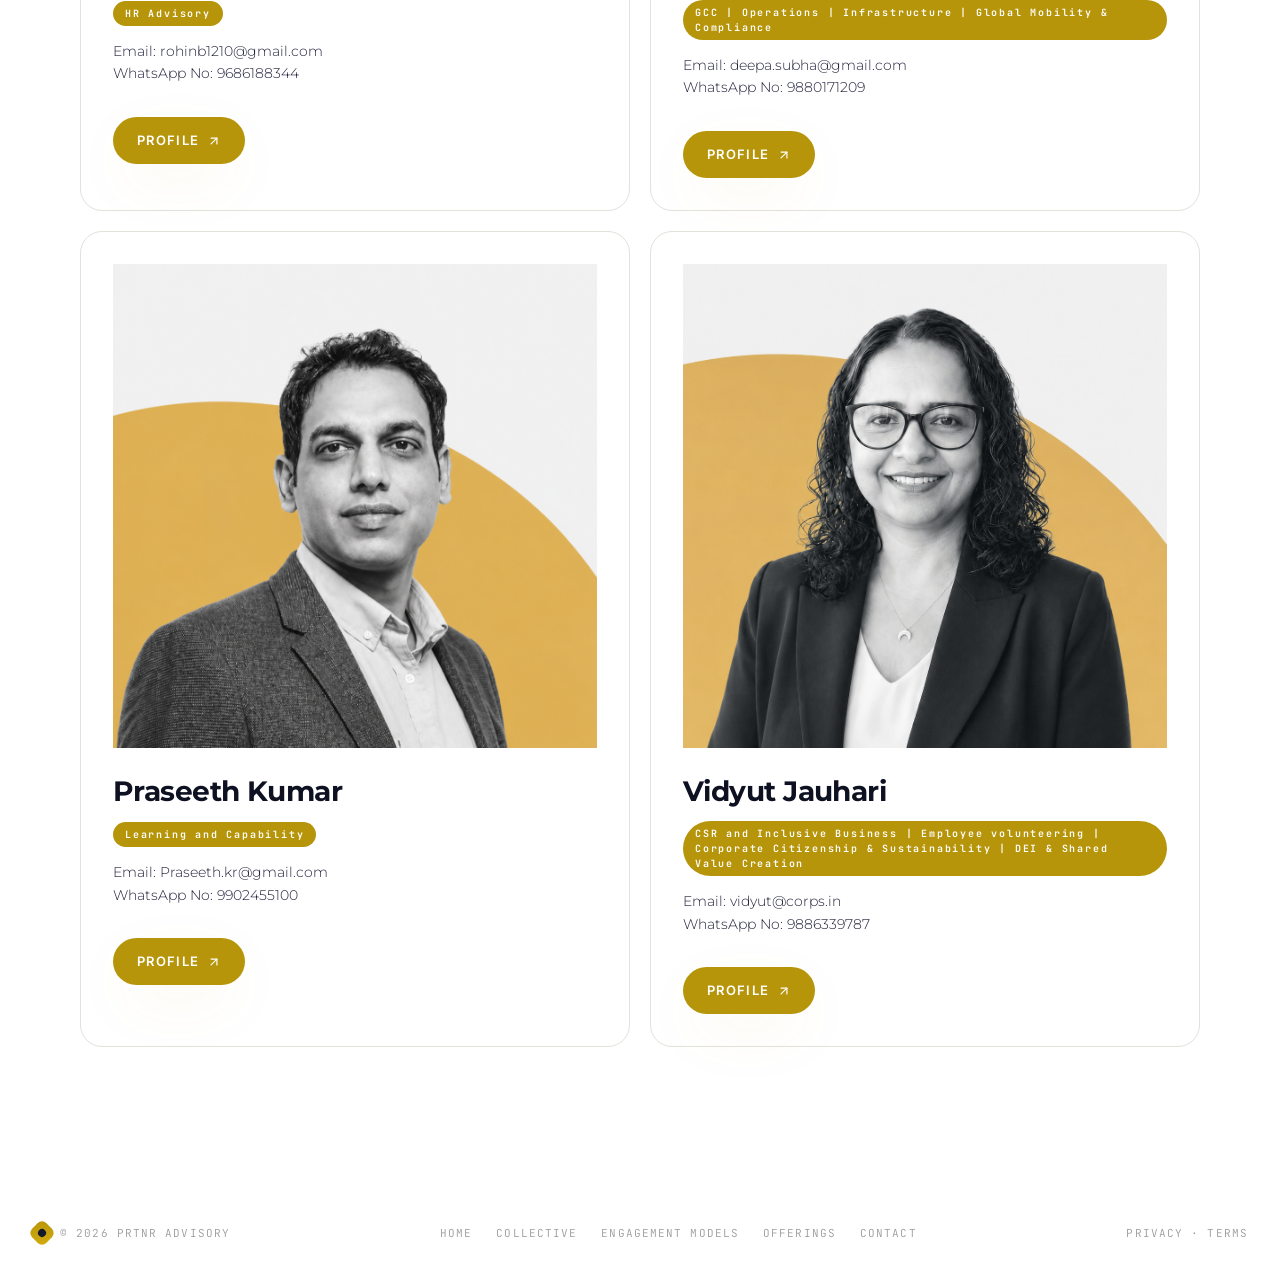
==== commit 8819cf62: "Add files via upload" ====
--- a/about.html
+++ b/about.html
@@ -45,7 +45,7 @@
     <div class="hero-grid">
       <div class="order-mob-2 lg-order-1">
         <span class="eyebrow"> ↘ The COLLECTIVE</span>
-        <h1 class="display hero-h1">The <span class="text-electric"><br/>Philosophy</span>
+        <h1 class="display hero-h1">The <span class="text-electric">Philosophy</span>
         </h1>
         <div class="text-ink-soft mt-7"
              style="font-size:16px;line-height:1.6;display:flex;flex-direction:column;gap:16px;">
--- a/styles.css
+++ b/styles.css
@@ -966,6 +966,13 @@
   margin-bottom:16px;
 }
 
+.stat-unit{
+  font-size: 0.45em;   
+  font-weight: inherit;
+  vertical-align: baseline;
+  margin-left: 2px;
+}
+
 .stat-label{
   font-size:1rem;
   line-height:1.5;
